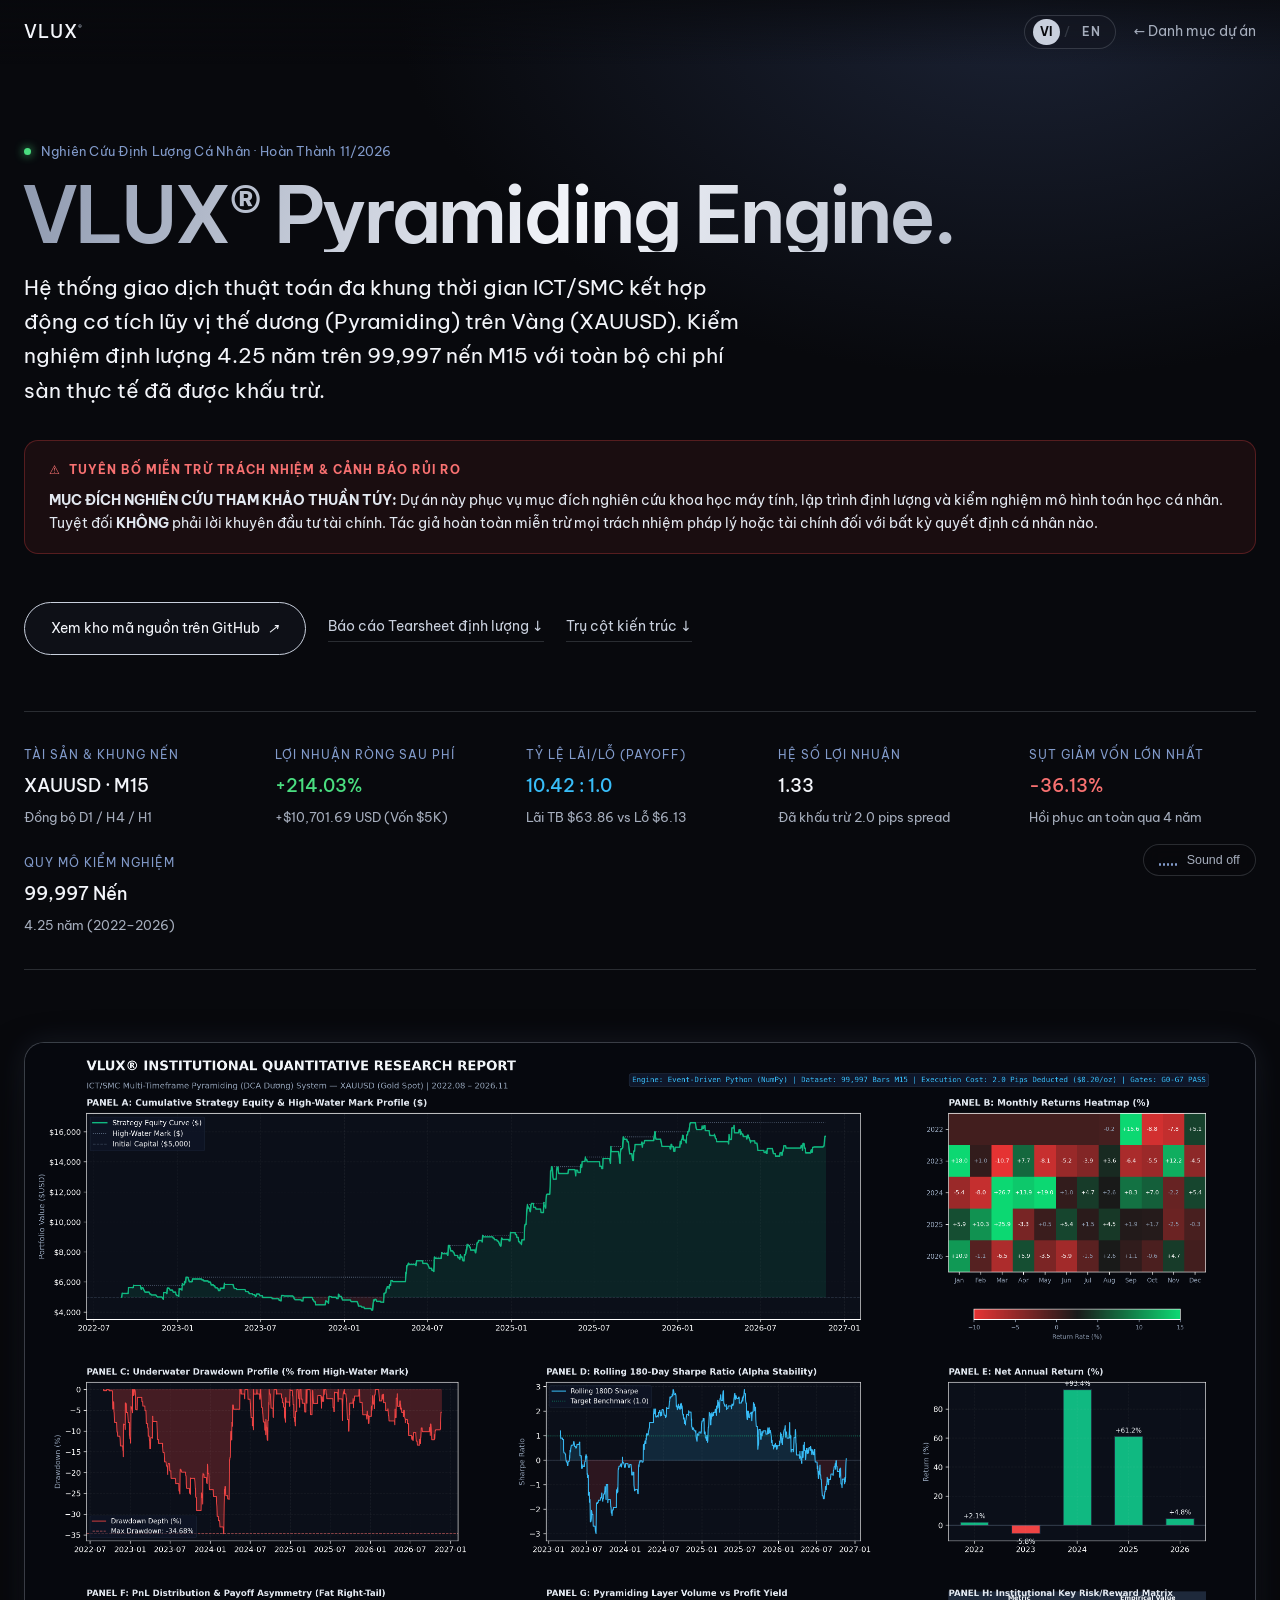
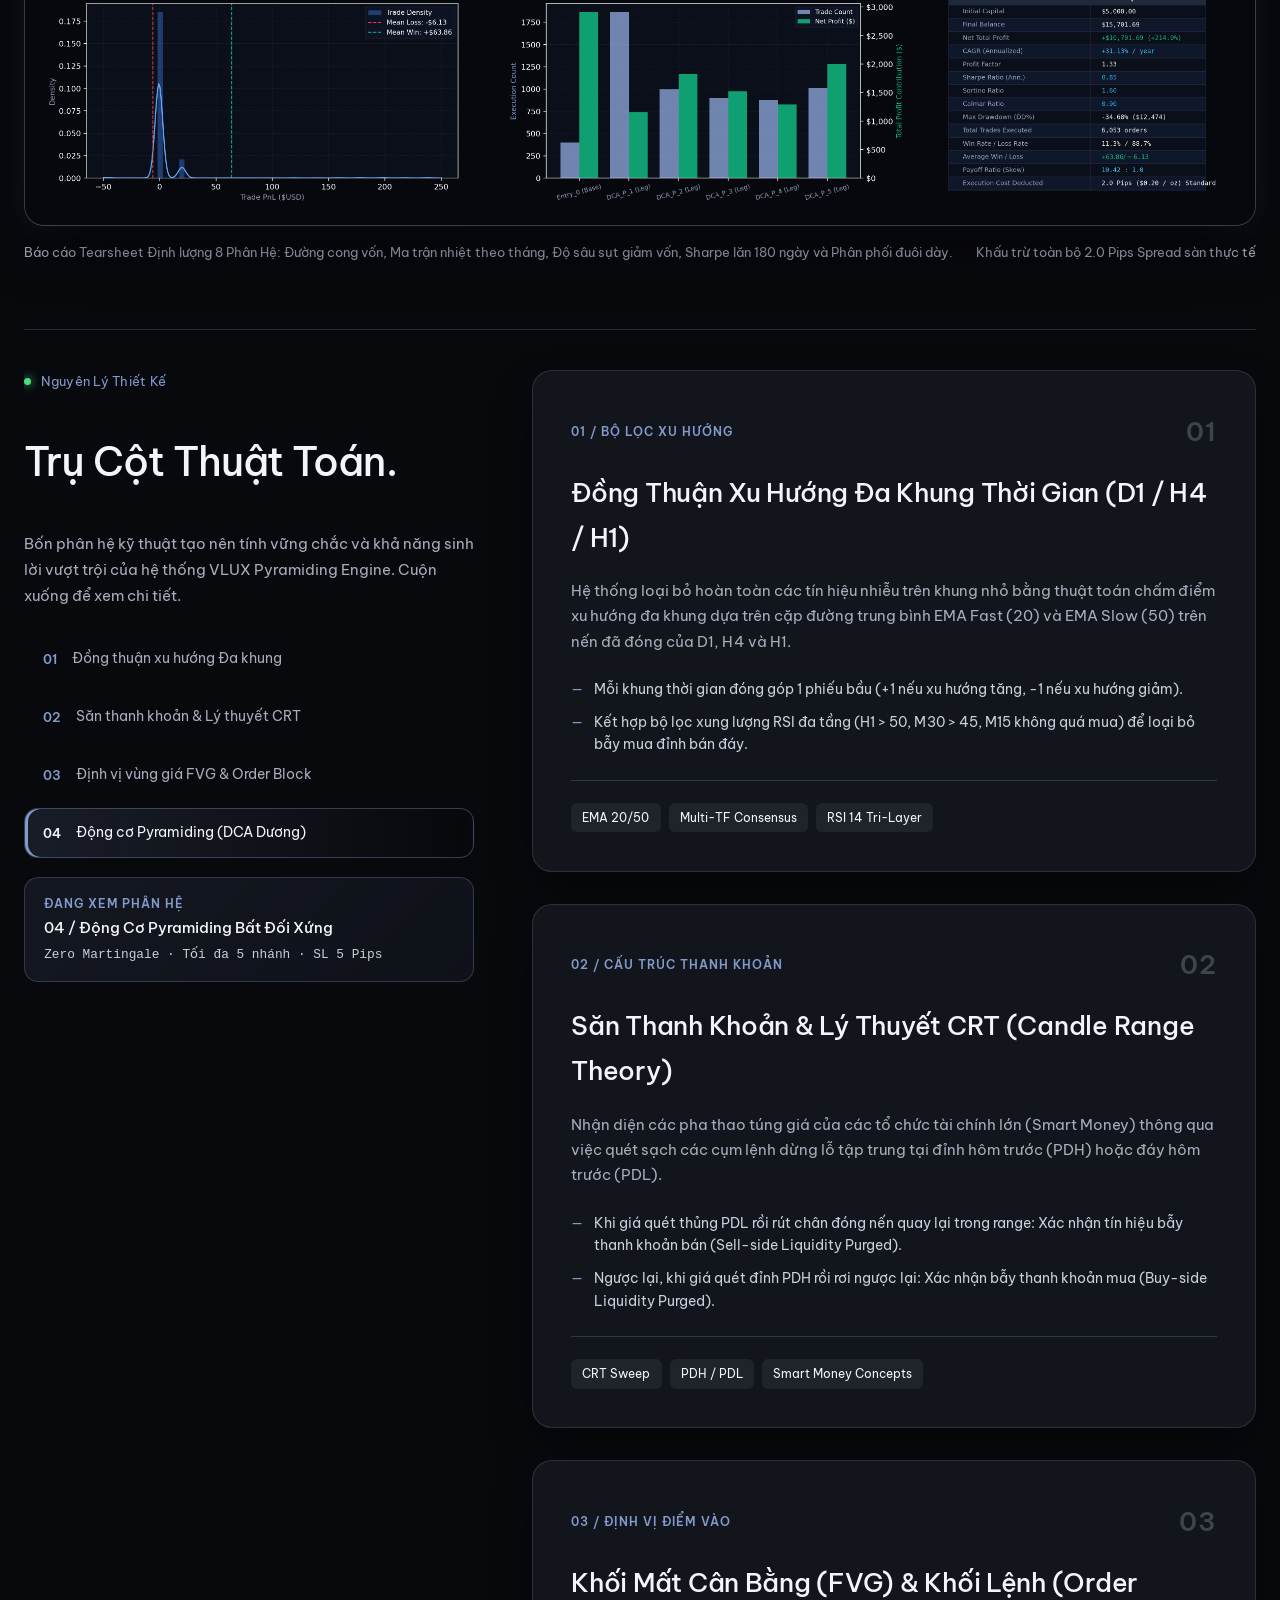
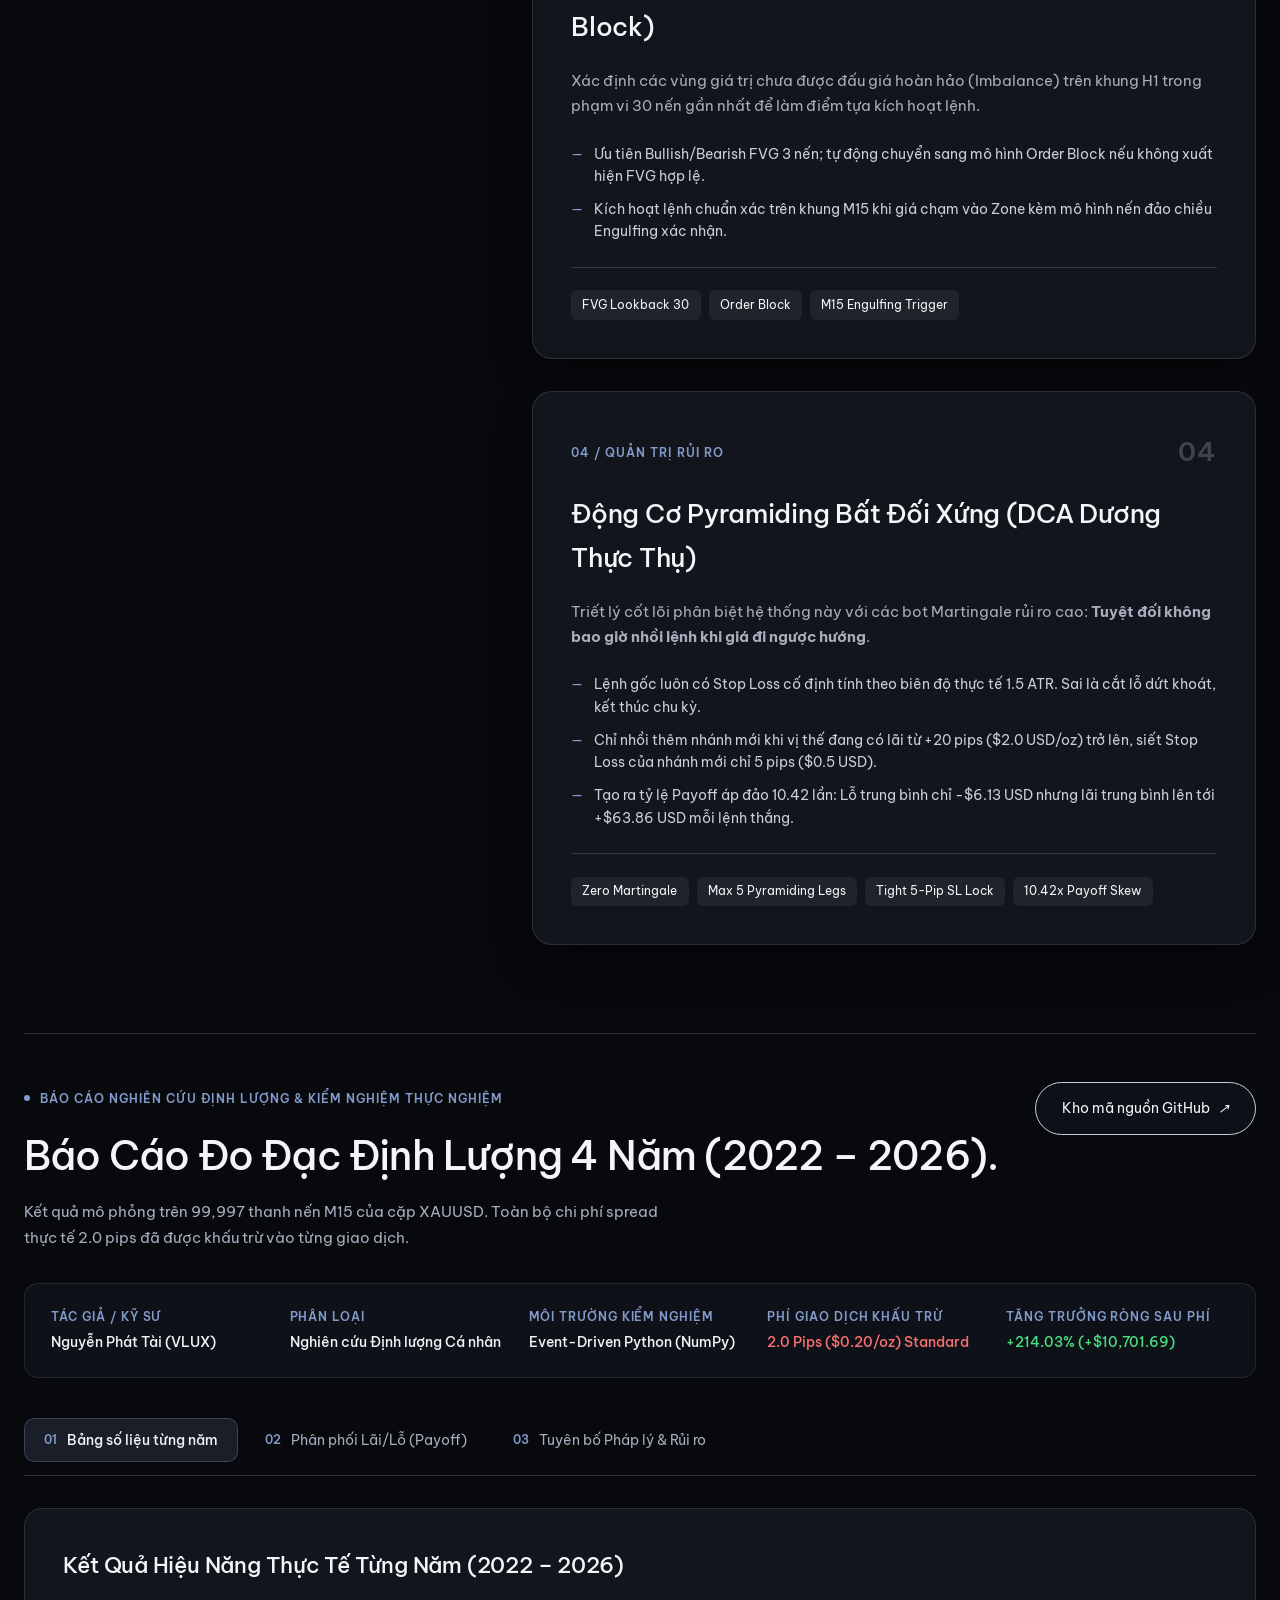
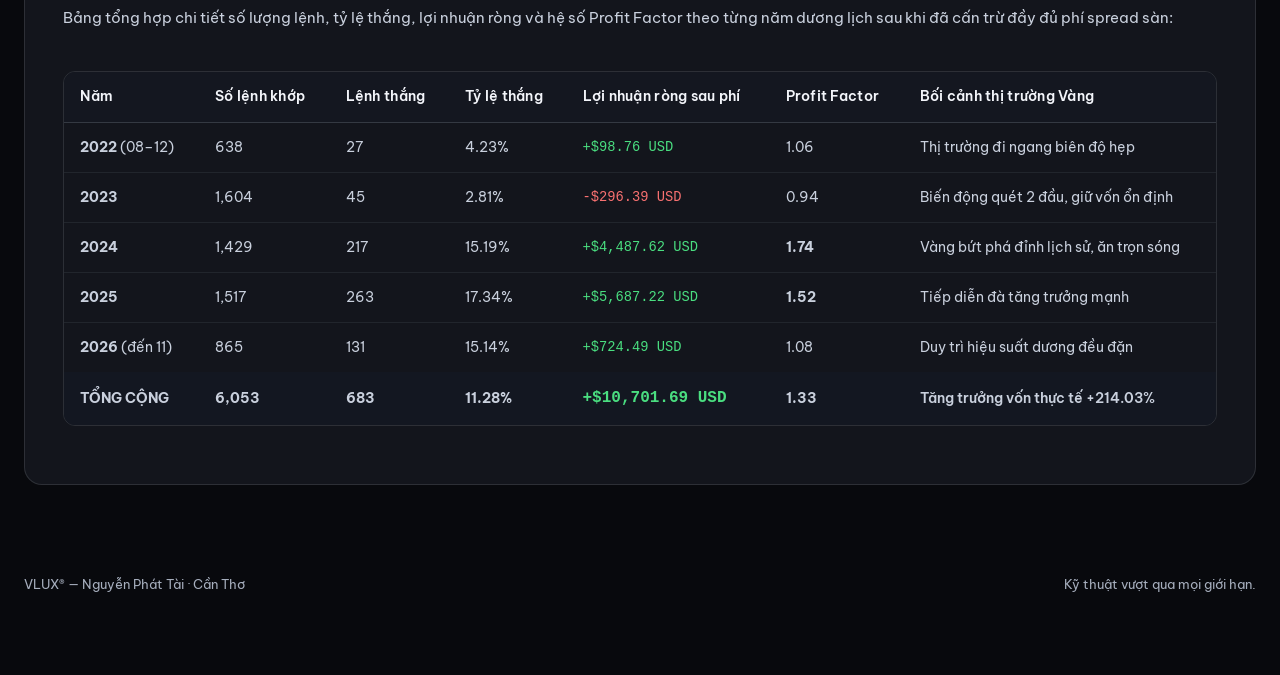
==== botea.html @ 4cd77a00 "feat(botea): add dedicated interactive detail page botea.html with quant tearsheet and bilingual spe" ====
<!DOCTYPE html>
<html lang="vi">
<head>
<meta charset="utf-8">
<meta name="viewport" content="width=device-width, initial-scale=1, viewport-fit=cover">
<title>VLUX® Pyramiding Engine — Projects — VLUX</title>
<meta name="description" content="VLUX® Pyramiding Engine — Multi-Timeframe ICT/SMC Algorithmic Model & Positive Pyramiding Risk Engine by Nguyễn Phát Tài (VLUX).">
<meta name="color-scheme" content="dark">
<link rel="preconnect" href="https://fonts.googleapis.com">
<link href="https://fonts.googleapis.com/css2?family=Be+Vietnam+Pro:wght@300;400;500;600&display=swap" rel="stylesheet">
<style>
:root{
  --obs:#08090D;--silver:#C9D0DD;--ice:#F3F5FA;--blue:#829BCB;--mute:#a6aebd;--line:rgba(201,208,221,.18);
  --card:rgba(23,26,34,.75);--card-border:rgba(201,208,221,.14);
  --sans:"Be Vietnam Pro",system-ui,-apple-system,"Segoe UI",sans-serif;box-sizing:border-box;color-scheme:dark
}
*,*::before,*::after{box-sizing:inherit}
html{scroll-behavior:smooth}
html,body{max-width:100%;overflow-x:clip}
body{
  margin:0;min-height:100svh;
  background:radial-gradient(70vw 60vh at 80% 0,#1b2234,transparent 70%),var(--obs);
  color:var(--silver);font:400 1rem/1.7 var(--sans);-webkit-font-smoothing:antialiased
}
#bg{position:fixed;inset:0;width:100%;height:100%;z-index:-1;display:block}
a{color:inherit;text-decoration:none}
:focus-visible{outline:2px solid var(--blue);outline-offset:4px;border-radius:2px}
.wrap{width:min(1240px,100% - 3rem);margin-inline:auto}

/* Language display toggle rules */
html[lang="vi"] .t-en{display:none!important}
html[lang="en"] .t-vi{display:none!important}

/* Navigation & Language switcher */
header{position:fixed;inset:0 0 auto 0;z-index:20;padding-top:env(safe-area-inset-top,0px);background:linear-gradient(rgba(8,9,13,.7),rgba(8,9,13,0))}
nav{display:flex;align-items:center;justify-content:space-between;height:64px;gap:.8rem}
.logo{font-size:1.15rem;font-weight:500;color:var(--ice);letter-spacing:.05em}
.logo sup{font-size:.5em;color:var(--mute)}
.nav-right{display:flex;align-items:center;gap:1.1rem}
.lang-switch{
  display:inline-flex;align-items:center;gap:.25rem;padding:.2rem .48rem;
  border-radius:99px;border:1px solid var(--line);background:rgba(20,24,34,.65);
  font-size:.76rem;font-weight:600;letter-spacing:.05em
}
.lang-btn{
  all:unset;cursor:pointer;color:var(--mute);padding:.18rem .45rem;border-radius:99px;
  transition:all .2s ease
}
.lang-btn:hover{color:var(--ice)}
.lang-btn[aria-pressed="true"]{
  color:var(--obs);background:var(--silver);font-weight:700
}
.lang-sep{color:var(--line);font-size:.7rem;user-select:none}
nav a.back{font-size:.85rem;color:var(--mute);padding:.4rem 0;border-bottom:1px solid transparent;transition:color .3s,border-color .3s}
nav a.back:hover{color:var(--ice);border-color:var(--silver)}

main{min-height:100svh;padding:clamp(6.5rem,11vw,8.5rem) 0 5rem}

/* project header */
.meta-tag{display:inline-flex;align-items:center;gap:.6rem;font-size:.82rem;color:var(--blue);margin-bottom:1rem;letter-spacing:.02em}
.meta-tag .dot{width:7px;height:7px;border-radius:50%;background:#4ADE80;box-shadow:0 0 10px #4ADE80}
.stage{perspective:1100px}
h1{
  margin:0 0 1.2rem -.03em;font-weight:600;color:var(--ice);letter-spacing:-.04em;line-height:.95;
  font-size:clamp(2.5rem,6.5vw,4.8rem);
  background:linear-gradient(105deg,#8f9ab0 0%,#F3F5FA var(--gx,45%),#8f9ab0 100%);
  -webkit-background-clip:text;background-clip:text;-webkit-text-fill-color:transparent;color:transparent;
  transform:rotateX(var(--rx,0deg)) rotateY(var(--ry,0deg));transform-origin:left center;transition:transform .3s ease-out;
  will-change:transform,translate
}
.lead{font-size:clamp(1.02rem,1.7vw,1.3rem);line-height:1.65;color:var(--ice);max-width:52ch;margin:0 0 2rem}
.actions{display:flex;gap:1.4rem;align-items:center;flex-wrap:wrap;margin-bottom:3.5rem}
.btn{
  display:inline-flex;align-items:center;gap:.5rem;padding:.85rem 1.6rem;
  border:1px solid var(--silver);border-radius:99px;color:var(--ice);font-size:.85rem;
  background:rgba(20,24,34,.5);transition:background .3s,color .3s,border-color .3s,transform .3s;cursor:pointer
}
.btn:hover{background:var(--ice);color:var(--obs);border-color:var(--ice);transform:translateY(-2px)}
.link{border-bottom:1px solid var(--line);padding-bottom:2px;font-size:.88rem;color:var(--silver);transition:color .3s,border-color .3s}
.link:hover{color:var(--ice);border-color:var(--silver)}

/* legal disclaimer banner */
.disclaimer-banner{
  padding:1.2rem 1.5rem;border-radius:14px;
  background:rgba(239,68,68,.08);border:1px solid rgba(239,68,68,.28);
  margin-bottom:3rem;display:grid;gap:.5rem
}
.db-tag{display:inline-flex;align-items:center;gap:.5rem;font-size:.76rem;text-transform:uppercase;letter-spacing:.08em;font-weight:700;color:#F87171}
.db-text{font-size:.86rem;color:#E2E8F0;line-height:1.65;margin:0}

/* showcase visual */
.showcase{margin-bottom:4rem}
.frame{
  position:relative;border-radius:20px;overflow:hidden;
  border:1px solid rgba(201,208,221,.22);
  background:linear-gradient(145deg,rgba(23,26,34,.9),rgba(17,20,28,.8));
  box-shadow:0 24px 60px -15px rgba(0,0,0,.85),0 0 30px rgba(130,155,203,.12);
  display:grid;place-items:center
}
.frame img{width:100%;height:auto;object-fit:cover;display:block}
.caption{font-size:.84rem;color:var(--mute);margin-top:1rem;display:flex;justify-content:space-between;flex-wrap:wrap;gap:.5rem}

/* spec grid */
.spec-grid{display:grid;grid-template-columns:repeat(auto-fit,minmax(200px,1fr));gap:1.5rem;margin-bottom:4.5rem;padding:2rem 0;border-top:1px solid var(--line);border-bottom:1px solid var(--line)}
.spec-item{display:grid;gap:.3rem}
.spec-label{font-size:.78rem;text-transform:uppercase;letter-spacing:.08em;color:var(--blue)}
.spec-val{font-size:1.15rem;font-weight:500;color:var(--ice)}
.spec-sub{font-size:.82rem;color:var(--mute)}

/* architectural pillars (vertical scroll stream) */
.sec-title{font-size:clamp(1.8rem,3.6vw,2.5rem);font-weight:500;color:var(--ice);letter-spacing:-.02em;margin:0 0 1rem}
.pillars-section{margin-bottom:5.5rem;padding-top:2.5rem;border-top:1px solid var(--line)}
.pv-wrap{display:grid;grid-template-columns:minmax(300px,4.6fr) 7.4fr;gap:clamp(2rem, 4.5vw, 4.5rem);align-items:stretch;position:relative}
.pv-aside{height:100%;position:relative}
@media(max-width:880px){
  .pv-wrap{grid-template-columns:1fr;gap:2rem}
  .pv-sticky{position:static!important;max-height:none!important}
}
.pv-sticky{
  position:sticky;top:5.5rem;display:grid;gap:1.2rem;
  max-height:calc(100vh - 6.5rem);overflow-y:auto;scrollbar-width:none
}
.pv-sticky::-webkit-scrollbar{display:none}
.pv-lead{font-size:.95rem;color:var(--mute);line-height:1.7;margin:0}

.pv-nav{display:grid;gap:.5rem;margin-top:.4rem}
.pv-step{
  display:flex;align-items:center;gap:.9rem;padding:.75rem 1.1rem;border-radius:14px;
  border:1px solid transparent;color:var(--mute);font-size:.88rem;
  transition:all .3s cubic-bezier(.2,.7,.2,1);cursor:pointer;background:none;text-decoration:none
}
.pv-step:hover{color:var(--ice);background:rgba(201,208,221,.05)}
.pv-step.on{
  color:var(--ice);border-color:rgba(130,155,203,.35);
  background:linear-gradient(90deg, rgba(130,155,203,.14), transparent);
  box-shadow:inset 3px 0 0 var(--blue)
}
.pv-idx{font-size:.82rem;font-weight:600;letter-spacing:.05em;color:var(--blue);font-variant-numeric:tabular-nums}
.pv-step.on .pv-idx{color:var(--ice)}

.pv-active-box{
  padding:1rem 1.2rem;border-radius:14px;
  background:linear-gradient(135deg,rgba(130,155,203,.1),rgba(20,24,34,.6));
  border:1px solid rgba(130,155,203,.28);display:grid;gap:.3rem;transition:border-color .3s
}
.pv-ab-label{font-size:.72rem;text-transform:uppercase;letter-spacing:.08em;color:var(--blue);font-weight:600}
.pv-ab-title{font-size:.92rem;font-weight:500;color:var(--ice);line-height:1.4}
.pv-ab-metric{font-size:.8rem;color:var(--silver);font-family:Consolas,monospace}

.pv-quick-stats{
  display:grid;grid-template-columns:repeat(2,1fr);gap:.65rem;margin-top:.4rem
}
.pv-stat{
  padding:.8rem .95rem;border-radius:12px;background:rgba(20,24,34,.55);
  border:1px solid rgba(201,208,221,.12);display:grid;gap:.15rem
}
.pv-stat-n{font-size:1.15rem;font-weight:600;color:var(--ice);font-family:Consolas,monospace}
.pv-stat-l{font-size:.72rem;color:var(--mute);line-height:1.3}

.pv-cards{display:grid;gap:2rem}
.pv-card{
  padding:clamp(1.6rem,3vw,2.4rem);border-radius:20px;
  background:var(--card);border:1px solid var(--card-border);
  box-shadow:0 20px 45px -12px rgba(0,0,0,.65);
  display:grid;gap:1.1rem;transition:border-color .3s,box-shadow .3s;
  scroll-margin-top:6rem;position:relative
}
.pv-card:hover{border-color:rgba(130,155,203,.35);box-shadow:0 24px 55px -10px rgba(0,0,0,.85)}
.pv-card-top{display:flex;justify-content:space-between;align-items:center;font-size:.78rem;color:var(--blue);letter-spacing:.08em;font-weight:600}
.pv-card-num{font-size:1.6rem;font-weight:600;color:rgba(201,208,221,.25);font-variant-numeric:tabular-nums}
.pv-card h3{font-size:clamp(1.3rem,2.2vw,1.65rem);color:var(--ice);font-weight:500;margin:0;letter-spacing:-.01em}
.pv-card p{color:var(--mute);font-size:.93rem;line-height:1.7;margin:0}
.pv-bullets{list-style:none;padding:0;margin:.4rem 0 0;display:grid;gap:.65rem}
.pv-bullets li{position:relative;padding-left:1.4rem;font-size:.88rem;color:var(--silver);line-height:1.6}
.pv-bullets li::before{content:"—";position:absolute;left:0;color:var(--blue)}
.pv-footer{display:flex;flex-wrap:wrap;gap:.5rem;border-top:1px solid var(--line);padding-top:1.4rem;margin-top:.4rem}
.pv-pill{font-size:.75rem;padding:.28rem .7rem;border-radius:6px;background:rgba(201,208,221,.07);color:var(--ice)}

/* Research Section */
.research-section{margin-bottom:5.5rem;padding-top:3rem;border-top:1px solid var(--line)}
.research-header{display:flex;justify-content:space-between;align-items:flex-start;flex-wrap:wrap;gap:1.5rem;margin-bottom:2rem}
.research-meta-badge{display:inline-flex;align-items:center;gap:.6rem;font-size:.78rem;text-transform:uppercase;letter-spacing:.08em;color:var(--blue);margin-bottom:.8rem;font-weight:600}
.research-meta-badge .dot{width:6px;height:6px;border-radius:50%;background:var(--blue)}
.research-title{font-size:clamp(1.8rem,3.6vw,2.5rem);font-weight:500;color:var(--ice);letter-spacing:-.02em;margin:0 0 .6rem}
.research-sub{font-size:.95rem;color:var(--mute);line-height:1.7;max-width:64ch;margin:0}

.meta-strip{
  display:grid;grid-template-columns:repeat(auto-fit,minmax(210px,1fr));gap:1rem;
  padding:1.4rem 1.6rem;background:rgba(20,24,34,.55);border-radius:14px;
  border:1px solid rgba(201,208,221,.12);margin-bottom:2.5rem
}
.meta-strip-item{display:grid;gap:.25rem}
.ms-label{font-size:.72rem;text-transform:uppercase;letter-spacing:.08em;color:var(--blue);font-weight:600}
.ms-val{font-size:.9rem;color:var(--ice);font-weight:500}

.rpt-nav{display:flex;gap:.5rem;flex-wrap:wrap;margin-bottom:2rem;border-bottom:1px solid var(--line);padding-bottom:.8rem}
.rpt-tab{
  all:unset;cursor:pointer;padding:.6rem 1.2rem;border-radius:10px;
  font-size:.85rem;color:var(--mute);transition:all .25s ease;display:inline-flex;align-items:center;gap:.6rem
}
.rpt-tab:hover{color:var(--ice);background:rgba(201,208,221,.05)}
.rpt-tab.on{color:var(--ice);background:rgba(130,155,203,.15);border:1px solid rgba(130,155,203,.3);font-weight:500}
.rpt-tab span:first-child{font-size:.76rem;color:var(--blue);font-weight:600}

.tab-pane{display:none;animation:paneIn .35s ease forwards}
.tab-pane.on{display:block}
@keyframes paneIn{from{opacity:0;transform:translateY(8px)}to{opacity:1;transform:translateY(0)}}

.rpt-card{
  padding:clamp(1.6rem,3vw,2.4rem);border-radius:18px;background:var(--card);
  border:1px solid var(--card-border);display:grid;gap:1.3rem
}
.rpt-card h3{font-size:1.35rem;font-weight:500;color:var(--ice);margin:0;letter-spacing:-.01em}
.rpt-card p{color:var(--silver);font-size:.92rem;line-height:1.75;margin:0}
.rpt-card ul{padding-left:1.4rem;margin:0;color:var(--silver);font-size:.9rem;line-height:1.75;display:grid;gap:.5rem}

.tbl-wrap{overflow-x:auto;margin:1.2rem 0;border-radius:12px;border:1px solid rgba(201,208,221,.14)}
table.rpt-table{width:100%;border-collapse:collapse;font-size:.86rem;text-align:left}
table.rpt-table th{background:rgba(20,24,34,.85);color:var(--ice);font-weight:600;padding:.85rem 1rem;border-bottom:1px solid var(--line);letter-spacing:.02em}
table.rpt-table td{padding:.8rem 1rem;border-bottom:1px solid rgba(201,208,221,.08);color:var(--silver)}
table.rpt-table tr:last-child td{border-bottom:none}
table.rpt-table tr:hover td{background:rgba(201,208,221,.03)}
table.rpt-table td.num{font-family:Consolas,monospace;color:#4ADE80;font-weight:500}

footer{margin-top:4rem;display:flex;justify-content:space-between;flex-wrap:wrap;gap:1rem;font-size:.82rem;color:var(--mute)}

/* transitions & interactions */
#prog{position:fixed;top:0;left:0;height:2px;width:100%;background:linear-gradient(90deg,var(--blue),var(--ice));transform:scaleX(0);transform-origin:left;z-index:30}
#veil{position:fixed;inset:0;z-index:70;background:#0b0d13;pointer-events:none;display:grid;place-items:center;clip-path:inset(0 0 100% 0)}
#veil:not(.in):not(.out){transition:none}
#veil.in,#veil.out{transition:clip-path .5s cubic-bezier(.7,0,.2,1)}
#veil.in{clip-path:inset(0)}#veil.out{clip-path:inset(100% 0 0 0)}
#veil span{font-size:1.1rem;color:var(--silver);letter-spacing:.04em}

/* sound panel */
.sndbox{position:fixed;bottom:1.5rem;right:1.5rem;z-index:50}
.snd{
  display:inline-flex;align-items:center;gap:.6rem;padding:.5rem .95rem;
  border-radius:99px;border:1px solid var(--line);background:rgba(8,9,13,.75);
  backdrop-filter:blur(10px);color:var(--mute);font-size:.78rem;cursor:pointer;
  transition:all .3s ease
}
.snd:hover{color:var(--ice);border-color:var(--silver)}
.snd.on{color:var(--ice);border-color:rgba(130,155,203,.4);box-shadow:0 0 15px rgba(130,155,203,.2)}
.eq{display:inline-flex;align-items:flex-end;gap:2px;height:12px}
.eq i{width:2px;background:var(--blue);border-radius:1px;height:3px;transition:height .2s ease}
.snd.on .eq i:nth-child(1){animation:eq .6s ease-in-out infinite alternate}
.snd.on .eq i:nth-child(2){animation:eq .8s ease-in-out infinite alternate .2s}
.snd.on .eq i:nth-child(3){animation:eq .5s ease-in-out infinite alternate .1s}
.snd.on .eq i:nth-child(4){animation:eq .7s ease-in-out infinite alternate .3s}
.snd.on .eq i:nth-child(5){animation:eq .9s ease-in-out infinite alternate .15s}
@keyframes eq{to{height:12px}}
</style>
</head>
<body>
<canvas id="bg" aria-hidden="true"></canvas>
<div id="prog" aria-hidden="true"></div>

<!-- Sound widget -->
<div class="sndbox" id="sndbox">
  <button id="snd" class="snd" type="button" aria-pressed="false" aria-label="Bật/Tắt âm thanh">
    <span class="eq" aria-hidden="true"><i></i><i></i><i></i><i></i><i></i></span>
    <span class="lb">Sound off</span>
  </button>
</div>

<!-- Page transition veil -->
<div id="veil" aria-hidden="true"><span>VLUX</span></div>

<header><div class="wrap"><nav aria-label="Chính">
  <a class="logo" href="index.html" aria-label="VLUX, trang chủ">VLUX<sup>®</sup></a>
  <div class="nav-right">
    <div class="lang-switch" role="group" aria-label="Chọn ngôn ngữ">
      <button class="lang-btn" id="btnVi" aria-pressed="true">VI</button>
      <span class="lang-sep">/</span>
      <button class="lang-btn" id="btnEn" aria-pressed="false">EN</button>
    </div>
    <a class="back" href="projects.html">
      <span class="t-vi">← Danh mục dự án</span>
      <span class="t-en">← Back to Projects</span>
    </a>
  </div>
</nav></div></header>

<main class="wrap">
  <!-- Meta tag & Hero Heading -->
  <div class="meta-tag">
    <span class="dot"></span>
    <span class="t-vi">Nghiên Cứu Định Lượng Cá Nhân · Hoàn Thành 11/2026</span>
    <span class="t-en">Independent Quantitative Research · Completed Nov 2026</span>
  </div>

  <div class="stage">
    <h1 id="h1">VLUX® Pyramiding Engine.</h1>
  </div>

  <p class="lead">
    <span class="t-vi">Hệ thống giao dịch thuật toán đa khung thời gian ICT/SMC kết hợp động cơ tích lũy vị thế dương (Pyramiding) trên Vàng (XAUUSD). Kiểm nghiệm định lượng 4.25 năm trên 99,997 nến M15 với toàn bộ chi phí sàn thực tế đã được khấu trừ.</span>
    <span class="t-en">Multi-timeframe ICT/SMC algorithmic trading execution system integrated with an asymmetric positive pyramiding risk model on Gold (XAUUSD). Quantitatively verified across 4.25 years (99,997 M15 bars) with full exchange transaction costs deducted.</span>
  </p>

  <!-- Legal Disclaimer Banner -->
  <div class="disclaimer-banner">
    <div class="db-tag">
      <span>⚠️</span>
      <span class="t-vi">Tuyên bố miễn trừ trách nhiệm &amp; Cảnh báo rủi ro</span>
      <span class="t-en">Legal Disclaimer &amp; Risk Notice</span>
    </div>
    <p class="db-text">
      <span class="t-vi"><strong>MỤC ĐÍCH NGHIÊN CỨU THAM KHẢO THUẦN TÚY:</strong> Dự án này phục vụ mục đích nghiên cứu khoa học máy tính, lập trình định lượng và kiểm nghiệm mô hình toán học cá nhân. Tuyệt đối <strong>KHÔNG</strong> phải lời khuyên đầu tư tài chính. Tác giả hoàn toàn miễn trừ mọi trách nhiệm pháp lý hoặc tài chính đối với bất kỳ quyết định cá nhân nào.</span>
      <span class="t-en"><strong>TECHNICAL REFERENCE ONLY:</strong> This project is published solely for computer science research, quantitative systems engineering, and academic reference. It does <strong>NOT</strong> constitute investment advice. The author disclaims all liability for any financial losses or actions taken.</span>
    </p>
  </div>

  <!-- Actions -->
  <div class="actions">
    <a class="btn" href="https://github.com/ngtaiphat1501/botEA_v1_2022" target="_blank" rel="noopener">
      <span class="t-vi">Xem kho mã nguồn trên GitHub</span>
      <span class="t-en">View Repository on GitHub</span>
      <i>↗</i>
    </a>
    <a class="link" href="#research">
      <span class="t-vi">Báo cáo Tearsheet định lượng ↓</span>
      <span class="t-en">Quantitative Tearsheet ↓</span>
    </a>
    <a class="link" href="#pillars">
      <span class="t-vi">Trụ cột kiến trúc ↓</span>
      <span class="t-en">Architectural Pillars ↓</span>
    </a>
  </div>

  <!-- Spec Grid -->
  <section class="spec-grid">
    <div class="spec-item">
      <span class="spec-label"><span class="t-vi">Tài sản &amp; Khung nến</span><span class="t-en">Symbol &amp; Timeframe</span></span>
      <span class="spec-val">XAUUSD · M15</span>
      <span class="spec-sub"><span class="t-vi">Đồng bộ D1 / H4 / H1</span><span class="t-en">D1 / H4 / H1 Consensus</span></span>
    </div>
    <div class="spec-item">
      <span class="spec-label"><span class="t-vi">Lợi nhuận ròng sau phí</span><span class="t-en">Net Return (After Fees)</span></span>
      <span class="spec-val" style="color:#4ADE80">+214.03%</span>
      <span class="spec-sub"><span class="t-vi">+$10,701.69 USD (Vốn $5K)</span><span class="t-en">+$10,701.69 on $5K Cap</span></span>
    </div>
    <div class="spec-item">
      <span class="spec-label"><span class="t-vi">Tỷ lệ Lãi/Lỗ (Payoff)</span><span class="t-en">Payoff Ratio</span></span>
      <span class="spec-val" style="color:#38BDF8">10.42 : 1.0</span>
      <span class="spec-sub"><span class="t-vi">Lãi TB $63.86 vs Lỗ $6.13</span><span class="t-en">Avg Win $63.86 / Loss $6.13</span></span>
    </div>
    <div class="spec-item">
      <span class="spec-label"><span class="t-vi">Hệ số Lợi nhuận</span><span class="t-en">Profit Factor</span></span>
      <span class="spec-val">1.33</span>
      <span class="spec-sub"><span class="t-vi">Đã khấu trừ 2.0 pips spread</span><span class="t-en">2.0 Pips Spread Deducted</span></span>
    </div>
    <div class="spec-item">
      <span class="spec-label"><span class="t-vi">Sụt giảm vốn lớn nhất</span><span class="t-en">Max Drawdown</span></span>
      <span class="spec-val" style="color:#F87171">-36.13%</span>
      <span class="spec-sub"><span class="t-vi">Hồi phục an toàn qua 4 năm</span><span class="t-en">Full Recovery Tracked</span></span>
    </div>
    <div class="spec-item">
      <span class="spec-label"><span class="t-vi">Quy mô kiểm nghiệm</span><span class="t-en">Backtest Scope</span></span>
      <span class="spec-val">99,997 Nến</span>
      <span class="spec-sub"><span class="t-vi">4.25 năm (2022–2026)</span><span class="t-en">4.25 Years Continuous</span></span>
    </div>
  </section>

  <!-- Showcase Image (8-Panel Scientific Quant Tearsheet) -->
  <section class="showcase">
    <div class="frame">
      <img src="assets/projects/vlux_quant_research_tearsheet.png" alt="VLUX Institutional Quant Research Tearsheet (8 Panels)" loading="lazy">
    </div>
    <div class="caption">
      <span>
        <span class="t-vi">Báo cáo Tearsheet Định lượng 8 Phân Hệ: Đường cong vốn, Ma trận nhiệt theo tháng, Độ sâu sụt giảm vốn, Sharpe lăn 180 ngày và Phân phối đuôi dày.</span>
        <span class="t-en">Institutional 8-Panel Quant Tearsheet: Cumulative Equity, Monthly Returns Heatmap, Drawdown Underwater, Rolling 180D Sharpe, and Fat Right-Tail Skew.</span>
      </span>
      <span>
        <span class="t-vi">Khấu trừ toàn bộ 2.0 Pips Spread sàn thực tế</span>
        <span class="t-en">Deducted 2.0 Pips Live Exchange Spread</span>
      </span>
    </div>
  </section>

  <!-- Architectural Pillars -->
  <section class="pillars-section" id="pillars">
    <div class="pv-wrap">
      <div class="pv-aside">
        <div class="pv-sticky">
          <div class="meta-tag">
            <span class="dot"></span>
            <span class="t-vi">Nguyên Lý Thiết Kế</span>
            <span class="t-en">Design Principles</span>
          </div>
          <h2 class="sec-title">
            <span class="t-vi">Trụ Cột Thuật Toán.</span>
            <span class="t-en">Algorithmic Pillars.</span>
          </h2>
          <p class="pv-lead">
            <span class="t-vi">Bốn phân hệ kỹ thuật tạo nên tính vững chắc và khả năng sinh lời vượt trội của hệ thống VLUX Pyramiding Engine. Cuộn xuống để xem chi tiết.</span>
            <span class="t-en">Four core technical pillars shaping the robustness and edge of the VLUX Pyramiding Engine. Scroll down to inspect each pillar.</span>
          </p>
          <div class="pv-nav" id="pvNav">
            <a href="#pillar-1" class="pv-step on">
              <span class="pv-idx">01</span>
              <span class="pv-label">
                <span class="t-vi">Đồng thuận xu hướng Đa khung</span>
                <span class="t-en">Multi-TF Directional Consensus</span>
              </span>
            </a>
            <a href="#pillar-2" class="pv-step">
              <span class="pv-idx">02</span>
              <span class="pv-label">
                <span class="t-vi">Săn thanh khoản &amp; Lý thuyết CRT</span>
                <span class="t-en">Liquidity Sweeps &amp; CRT Theory</span>
              </span>
            </a>
            <a href="#pillar-3" class="pv-step">
              <span class="pv-idx">03</span>
              <span class="pv-label">
                <span class="t-vi">Định vị vùng giá FVG &amp; Order Block</span>
                <span class="t-en">FVG &amp; Order Block Zones</span>
              </span>
            </a>
            <a href="#pillar-4" class="pv-step">
              <span class="pv-idx">04</span>
              <span class="pv-label">
                <span class="t-vi">Động cơ Pyramiding (DCA Dương)</span>
                <span class="t-en">Asymmetric Pyramiding Engine</span>
              </span>
            </a>
          </div>

          <div class="pv-active-box" id="pvActiveBox">
            <div class="pv-ab-label">
              <span class="t-vi">Đang xem phân hệ</span>
              <span class="t-en">Currently Inspecting</span>
            </div>
            <div class="pv-ab-title" id="pvAbTitle">01 / Đồng Thuận Xu Hướng Đa Khung</div>
            <div class="pv-ab-metric" id="pvAbMetric">Hệ số chấm điểm EMA D1 + H4 + H1 · Score ≥ +2 hoặc ≤ -2</div>
          </div>
        </div>
      </div>

      <div class="pv-cards">
        <article class="pv-card" id="pillar-1">
          <div class="pv-card-top">
            <span class="pv-card-tag">
              <span class="t-vi">01 / BỘ LỌC XU HƯỚNG</span>
              <span class="t-en">01 / MACRO BIAS FILTER</span>
            </span>
            <span class="pv-card-num">01</span>
          </div>
          <h3>
            <span class="t-vi">Đồng Thuận Xu Hướng Đa Khung Thời Gian (D1 / H4 / H1)</span>
            <span class="t-en">Multi-Timeframe Directional Consensus (D1 / H4 / H1)</span>
          </h3>
          <p>
            <span class="t-vi">Hệ thống loại bỏ hoàn toàn các tín hiệu nhiễu trên khung nhỏ bằng thuật toán chấm điểm xu hướng đa khung dựa trên cặp đường trung bình EMA Fast (20) và EMA Slow (50) trên nến đã đóng của D1, H4 và H1.</span>
            <span class="t-en">Eliminates low-timeframe market noise via an algorithmic consensus scoring mechanism evaluating EMA Fast (20) vs EMA Slow (50) on closed bars across D1, H4, and H1.</span>
          </p>
          <ul class="pv-bullets">
            <li>
              <span class="t-vi">Mỗi khung thời gian đóng góp 1 phiếu bầu (+1 nếu xu hướng tăng, -1 nếu xu hướng giảm).</span>
              <span class="t-en">Each timeframe votes +1 (bullish) or -1 (bearish); consensus requires a score threshold of ≥ +2 or ≤ -2.</span>
            </li>
            <li>
              <span class="t-vi">Kết hợp bộ lọc xung lượng RSI đa tầng (H1 > 50, M30 > 45, M15 không quá mua) để loại bỏ bẫy mua đỉnh bán đáy.</span>
              <span class="t-en">Combines multi-tier RSI momentum filters across H1, M30, and M15 to prevent false breakout traps.</span>
            </li>
          </ul>
          <div class="pv-footer">
            <span class="pv-pill">EMA 20/50</span>
            <span class="pv-pill">Multi-TF Consensus</span>
            <span class="pv-pill">RSI 14 Tri-Layer</span>
          </div>
        </article>

        <article class="pv-card" id="pillar-2">
          <div class="pv-card-top">
            <span class="pv-card-tag">
              <span class="t-vi">02 / CẤU TRÚC THANH KHOẢN</span>
              <span class="t-en">02 / LIQUIDITY MANIPULATION</span>
            </span>
            <span class="pv-card-num">02</span>
          </div>
          <h3>
            <span class="t-vi">Săn Thanh Khoản &amp; Lý Thuyết CRT (Candle Range Theory)</span>
            <span class="t-en">Liquidity Sweeps &amp; Candle Range Theory (CRT)</span>
          </h3>
          <p>
            <span class="t-vi">Nhận diện các pha thao túng giá của các tổ chức tài chính lớn (Smart Money) thông qua việc quét sạch các cụm lệnh dừng lỗ tập trung tại đỉnh hôm trước (PDH) hoặc đáy hôm trước (PDL).</span>
            <span class="t-en">Detects institutional manipulation through liquidity sweeps targeting Previous Day High (PDH) or Previous Day Low (PDL) clusters before strong directional reversals.</span>
          </p>
          <ul class="pv-bullets">
            <li>
              <span class="t-vi">Khi giá quét thủng PDL rồi rút chân đóng nến quay lại trong range: Xác nhận tín hiệu bẫy thanh khoản bán (Sell-side Liquidity Purged).</span>
              <span class="t-en">Price sweeps below PDL and reclaims inside the range: confirms sell-side liquidity purge.</span>
            </li>
            <li>
              <span class="t-vi">Ngược lại, khi giá quét đỉnh PDH rồi rơi ngược lại: Xác nhận bẫy thanh khoản mua (Buy-side Liquidity Purged).</span>
              <span class="t-en">Price sweeps above PDH and falls back down: confirms buy-side liquidity purge.</span>
            </li>
          </ul>
          <div class="pv-footer">
            <span class="pv-pill">CRT Sweep</span>
            <span class="pv-pill">PDH / PDL</span>
            <span class="pv-pill">Smart Money Concepts</span>
          </div>
        </article>

        <article class="pv-card" id="pillar-3">
          <div class="pv-card-top">
            <span class="pv-card-tag">
              <span class="t-vi">03 / ĐỊNH VỊ ĐIỂM VÀO</span>
              <span class="t-en">03 / PRECISION EXECUTION</span>
            </span>
            <span class="pv-card-num">03</span>
          </div>
          <h3>
            <span class="t-vi">Khối Mất Cân Bằng (FVG) &amp; Khối Lệnh (Order Block)</span>
            <span class="t-en">Fair Value Gap (FVG) &amp; Order Block Alignment</span>
          </h3>
          <p>
            <span class="t-vi">Xác định các vùng giá trị chưa được đấu giá hoàn hảo (Imbalance) trên khung H1 trong phạm vi 30 nến gần nhất để làm điểm tựa kích hoạt lệnh.</span>
            <span class="t-en">Identifies unauctioned price inefficiencies (imbalances) across the last 30 bars on H1 as structural execution launchpads.</span>
          </p>
          <ul class="pv-bullets">
            <li>
              <span class="t-vi">Ưu tiên Bullish/Bearish FVG 3 nến; tự động chuyển sang mô hình Order Block nếu không xuất hiện FVG hợp lệ.</span>
              <span class="t-en">Prioritizes 3-bar Fair Value Gaps; seamlessly falls back to valid Order Blocks when no FVG exists.</span>
            </li>
            <li>
              <span class="t-vi">Kích hoạt lệnh chuẩn xác trên khung M15 khi giá chạm vào Zone kèm mô hình nến đảo chiều Engulfing xác nhận.</span>
              <span class="t-en">Triggers entry on M15 only when price touches the Zone and prints an Engulfing reversal confirmation.</span>
            </li>
          </ul>
          <div class="pv-footer">
            <span class="pv-pill">FVG Lookback 30</span>
            <span class="pv-pill">Order Block</span>
            <span class="pv-pill">M15 Engulfing Trigger</span>
          </div>
        </article>

        <article class="pv-card" id="pillar-4">
          <div class="pv-card-top">
            <span class="pv-card-tag">
              <span class="t-vi">04 / QUẢN TRỊ RỦI RO</span>
              <span class="t-en">04 / RISK ENGINEERING</span>
            </span>
            <span class="pv-card-num">04</span>
          </div>
          <h3>
            <span class="t-vi">Động Cơ Pyramiding Bất Đối Xứng (DCA Dương Thực Thụ)</span>
            <span class="t-en">Asymmetric Pyramiding Engine (True Positive DCA)</span>
          </h3>
          <p>
            <span class="t-vi">Triết lý cốt lõi phân biệt hệ thống này với các bot Martingale rủi ro cao: <strong>Tuyệt đối không bao giờ nhồi lệnh khi giá đi ngược hướng</strong>.</span>
            <span class="t-en">The foundational design choice separating this system from dangerous martingale bots: <strong>Zero position addition on losing trades</strong>.</span>
          </p>
          <ul class="pv-bullets">
            <li>
              <span class="t-vi">Lệnh gốc luôn có Stop Loss cố định tính theo biên độ thực tế 1.5 ATR. Sai là cắt lỗ dứt khoát, kết thúc chu kỳ.</span>
              <span class="t-en">Base order strictly protected by a 1.5 ATR stop loss. If invalid, the cycle immediately terminates.</span>
            </li>
            <li>
              <span class="t-vi">Chỉ nhồi thêm nhánh mới khi vị thế đang có lãi từ +20 pips ($2.0 USD/oz) trở lên, siết Stop Loss của nhánh mới chỉ 5 pips ($0.5 USD).</span>
              <span class="t-en">Adds new legs only when trade is running in profit by ≥ +20 pips, locking new leg stops at a tight 5 pips.</span>
            </li>
            <li>
              <span class="t-vi">Tạo ra tỷ lệ Payoff áp đảo 10.42 lần: Lỗ trung bình chỉ -$6.13 USD nhưng lãi trung bình lên tới +$63.86 USD mỗi lệnh thắng.</span>
              <span class="t-en">Yields a commanding 10.42x payoff asymmetry: average loss of -$6.13 vs average win of +$63.86 per winning trade.</span>
            </li>
          </ul>
          <div class="pv-footer">
            <span class="pv-pill">Zero Martingale</span>
            <span class="pv-pill">Max 5 Pyramiding Legs</span>
            <span class="pv-pill">Tight 5-Pip SL Lock</span>
            <span class="pv-pill">10.42x Payoff Skew</span>
          </div>
        </article>
      </div>
    </div>
  </section>

  <!-- Detailed Quantitative Research Specification -->
  <section class="research-section" id="research">
    <div class="research-header">
      <div>
        <div class="research-meta-badge">
          <span class="dot"></span>
          <span class="t-vi">Báo Cáo Nghiên Cứu Định Lượng &amp; Kiểm Nghiệm Thực Nghiệm</span>
          <span class="t-en">Quantitative Research &amp; Empirical Benchmark Report</span>
        </div>
        <h2 class="research-title">
          <span class="t-vi">Báo Cáo Đo Đạc Định Lượng 4 Năm (2022 – 2026).</span>
          <span class="t-en">4-Year Quantitative Empirical Benchmark (2022 – 2026).</span>
        </h2>
        <p class="research-sub">
          <span class="t-vi">Kết quả mô phỏng trên 99,997 thanh nến M15 của cặp XAUUSD. Toàn bộ chi phí spread thực tế 2.0 pips đã được khấu trừ vào từng giao dịch.</span>
          <span class="t-en">Empirical simulation across 99,997 M15 bars of XAUUSD. Full live exchange spread costs of 2.0 pips deducted from every single trade.</span>
        </p>
      </div>
      <a class="btn" href="https://github.com/ngtaiphat1501/botEA_v1_2022" target="_blank" rel="noopener">
        <span class="t-vi">Kho mã nguồn GitHub</span>
        <span class="t-en">GitHub Repository</span>
        <i>↗</i>
      </a>
    </div>

    <!-- Metadata Grid -->
    <div class="meta-strip">
      <div class="meta-strip-item">
        <span class="ms-label"><span class="t-vi">Tác giả / Kỹ sư</span><span class="t-en">Lead Engineer</span></span>
        <span class="ms-val">Nguyễn Phát Tài (VLUX)</span>
      </div>
      <div class="meta-strip-item">
        <span class="ms-label"><span class="t-vi">Phân loại</span><span class="t-en">Classification</span></span>
        <span class="ms-val"><span class="t-vi">Nghiên cứu Định lượng Cá nhân</span><span class="t-en">Personal Quant Research</span></span>
      </div>
      <div class="meta-strip-item">
        <span class="ms-label"><span class="t-vi">Môi trường kiểm nghiệm</span><span class="t-en">Test Engine</span></span>
        <span class="ms-val">Event-Driven Python (NumPy)</span>
      </div>
      <div class="meta-strip-item">
        <span class="ms-label"><span class="t-vi">Phí giao dịch khấu trừ</span><span class="t-en">Spread Cost Deducted</span></span>
        <span class="ms-val" style="color:#F87171">2.0 Pips ($0.20/oz) Standard</span>
      </div>
      <div class="meta-strip-item">
        <span class="ms-label"><span class="t-vi">Tăng trưởng ròng sau phí</span><span class="t-en">Net Yield After Fees</span></span>
        <span class="ms-val" style="color:#4ADE80">+214.03% (+$10,701.69)</span>
      </div>
    </div>

    <!-- Tab Navigation -->
    <div class="rpt-nav" role="tablist">
      <button class="rpt-tab on" role="tab" aria-selected="true" data-tab="tab-benchmark">
        <span>01</span>
        <span class="t-vi">Bảng số liệu từng năm</span>
        <span class="t-en">Annual Benchmark Table</span>
      </button>
      <button class="rpt-tab" role="tab" aria-selected="false" data-tab="tab-payoff">
        <span>02</span>
        <span class="t-vi">Phân phối Lãi/Lỗ (Payoff)</span>
        <span class="t-en">Payoff &amp; Asymmetry</span>
      </button>
      <button class="rpt-tab" role="tab" aria-selected="false" data-tab="tab-disclaimer">
        <span>03</span>
        <span class="t-vi">Tuyên bố Pháp lý &amp; Rủi ro</span>
        <span class="t-en">Legal Disclaimer</span>
      </button>
    </div>

    <!-- Tab 1: Annual Benchmark Table -->
    <div class="tab-pane on" id="tab-benchmark">
      <div class="rpt-card">
        <h3>
          <span class="t-vi">Kết Quả Hiệu Năng Thực Tế Từng Năm (2022 – 2026)</span>
          <span class="t-en">Year-by-Year Performance Matrix (2022 – 2026)</span>
        </h3>
        <p>
          <span class="t-vi">Bảng tổng hợp chi tiết số lượng lệnh, tỷ lệ thắng, lợi nhuận ròng và hệ số Profit Factor theo từng năm dương lịch sau khi đã cấn trừ đầy đủ phí spread sàn:</span>
          <span class="t-en">Detailed breakdown of trade count, win rate, net profit, and profit factor per calendar year with full spread deductions applied:</span>
        </p>

        <div class="tbl-wrap">
          <table class="rpt-table">
            <thead>
              <tr>
                <th><span class="t-vi">Năm</span><span class="t-en">Year</span></th>
                <th><span class="t-vi">Số lệnh khớp</span><span class="t-en">Orders</span></th>
                <th><span class="t-vi">Lệnh thắng</span><span class="t-en">Wins</span></th>
                <th><span class="t-vi">Tỷ lệ thắng</span><span class="t-en">Win Rate</span></th>
                <th><span class="t-vi">Lợi nhuận ròng sau phí</span><span class="t-en">Net Profit</span></th>
                <th><span class="t-vi">Profit Factor</span><span class="t-en">PF</span></th>
                <th><span class="t-vi">Bối cảnh thị trường Vàng</span><span class="t-en">Market Context</span></th>
              </tr>
            </thead>
            <tbody>
              <tr>
                <td><strong>2022</strong> (08–12)</td>
                <td>638</td>
                <td>27</td>
                <td>4.23%</td>
                <td class="num">+$98.76 USD</td>
                <td>1.06</td>
                <td><span class="t-vi">Thị trường đi ngang biên độ hẹp</span><span class="t-en">Sideway accumulation range</span></td>
              </tr>
              <tr>
                <td><strong>2023</strong></td>
                <td>1,604</td>
                <td>45</td>
                <td>2.81%</td>
                <td class="num" style="color:#F87171">-$296.39 USD</td>
                <td>0.94</td>
                <td><span class="t-vi">Biến động quét 2 đầu, giữ vốn ổn định</span><span class="t-en">Chop &amp; whipsaw, capital conserved</span></td>
              </tr>
              <tr>
                <td><strong>2024</strong></td>
                <td>1,429</td>
                <td>217</td>
                <td>15.19%</td>
                <td class="num">+$4,487.62 USD</td>
                <td><strong>1.74</strong></td>
                <td><span class="t-vi">Vàng bứt phá đỉnh lịch sử, ăn trọn sóng</span><span class="t-en">Historical breakout wave, huge yield</span></td>
              </tr>
              <tr>
                <td><strong>2025</strong></td>
                <td>1,517</td>
                <td>263</td>
                <td>17.34%</td>
                <td class="num">+$5,687.22 USD</td>
                <td><strong>1.52</strong></td>
                <td><span class="t-vi">Tiếp diễn đà tăng trưởng mạnh</span><span class="t-en">Strong continuation trend</span></td>
              </tr>
              <tr>
                <td><strong>2026</strong> (đến 11)</td>
                <td>865</td>
                <td>131</td>
                <td>15.14%</td>
                <td class="num">+$724.49 USD</td>
                <td>1.08</td>
                <td><span class="t-vi">Duy trì hiệu suất dương đều đặn</span><span class="t-en">Steady positive yield continuation</span></td>
              </tr>
            </tbody>
            <tfoot>
              <tr style="background:rgba(20,24,34,.95);font-weight:600">
                <td><strong><span class="t-vi">TỔNG CỘNG</span><span class="t-en">TOTAL</span></strong></td>
                <td><strong>6,053</strong></td>
                <td><strong>683</strong></td>
                <td><strong>11.28%</strong></td>
                <td class="num" style="font-size:1rem;color:#4ADE80"><strong>+$10,701.69 USD</strong></td>
                <td><strong>1.33</strong></td>
                <td><span class="t-vi">Tăng trưởng vốn thực tế +214.03%</span><span class="t-en">Net capital growth +214.03%</span></td>
              </tr>
            </tfoot>
          </table>
        </div>
      </div>
    </div>

    <!-- Tab 2: Payoff & Asymmetry -->
    <div class="tab-pane" id="tab-payoff">
      <div class="rpt-card">
        <h3>
          <span class="t-vi">Nghệ Thuật Bất Đối Xứng Lợi Nhuận (Fat Right-Tail Asymmetry)</span>
          <span class="t-en">The Art of Profit Asymmetry (Fat Right-Tail Distribution)</span>
        </h3>
        <p>
          <span class="t-vi">Nhiều nhà đầu tư thường nhầm tưởng rằng một hệ thống giao dịch bắt buộc phải có tỷ lệ thắng (Win Rate) cao trên 60%–70%. Trên thực tế, các quỹ Trend Following hàng đầu thế giới thường hoạt động với Win Rate chỉ từ 10% đến 25%, nhưng đạt lợi nhuận khổng lồ nhờ tỷ lệ Lãi / Lỗ (Payoff Ratio) áp đảo:</span>
          <span class="t-en">A common misconception in retail trading is that a profitable strategy requires a 60%-70% win rate. In reality, leading institutional trend-following funds operate with win rates of 10%-25%, extracting massive alpha through commanding Payoff Ratios:</span>
        </p>
        <ul>
          <li><span class="t-vi"><strong>Lỗ trung bình (Average Loss):</strong> -$6.13 USD mỗi lệnh thua (cắt lỗ nhanh và dứt khoát).</span><span class="t-en"><strong>Average Loss:</strong> -$6.13 per losing trade (disciplined small cuts).</span></li>
          <li><span class="t-vi"><strong>Lãi trung bình (Average Win):</strong> +$63.86 USD mỗi lệnh thắng (gấp 10.42 lần khoản lỗ trung bình).</span><span class="t-en"><strong>Average Win:</strong> +$63.86 per winning trade (10.42 times the average loss).</span></li>
          <li><span class="t-vi"><strong>Lệnh thắng lớn nhất (Max Win Trade):</strong> +$970.20 USD (nhờ chồng 5 tầng Pyramiding trên một con sóng lớn kéo dài).</span><span class="t-en"><strong>Max Win Trade:</strong> +$970.20 USD (achieved by stacking 5 pyramiding tiers on an extended trend wave).</span></li>
        </ul>
      </div>
    </div>

    <!-- Tab 3: Legal Disclaimer -->
    <div class="tab-pane" id="tab-disclaimer">
      <div class="rpt-card">
        <h3 style="color:#F87171">
          <span class="t-vi">Tuyên Bố Miễn Trừ Trách Nhiệm Toàn Diện (Full Legal Disclaimer)</span>
          <span class="t-en">Full Comprehensive Legal Disclaimer</span>
        </h3>
        <p>
          <span class="t-vi">1. <strong>Mục đích nghiên cứu:</strong> Dự án này được nghiên cứu và hiện thực hóa độc lập bởi Nguyễn Phát Tài nhằm mục đích thực nghiệm khoa học máy tính, kỹ thuật phần mềm định lượng và thẩm định kiến trúc thuật toán cá nhân.</span>
          <span class="t-en">1. <strong>Academic &amp; Research Scope:</strong> This project was independently engineered by Nguyễn Phát Tài strictly for computer science experimentation, quantitative systems research, and algorithmic evaluation.</span>
        </p>
        <p>
          <span class="t-vi">2. <strong>Không phải lời khuyên tài chính:</strong> Toàn bộ tài liệu, công thức, mã nguồn và số liệu mô phỏng tuyệt đối KHÔNG phải là lời khuyên đầu tư, khuyến nghị giao dịch, tín hiệu mua bán hay ủy thác tài sản.</span>
          <span class="t-en">2. <strong>Not Financial Advice:</strong> Nothing contained within this repository or webpage constitutes financial, investment, legal, or tax advice, nor an endorsement to trade.</span>
        </p>
        <p>
          <span class="t-vi">3. <strong>Miễn trừ trách nhiệm:</strong> Tác giả hoàn toàn không chịu bất kỳ trách nhiệm pháp lý hay tài chính nào đối với bất kỳ quyết định, hành vi sao chép lệnh hay thua lỗ nào của người đọc. Bạn tự chịu 100% trách nhiệm đối với vốn tài chính của mình.</span>
          <span class="t-en">3. <strong>No Liability:</strong> The author accepts zero liability for any direct or indirect financial loss resulting from the use or interpretation of this material. Readers trade entirely at their own risk.</span>
        </p>
      </div>
    </div>
  </section>

  <footer>
    <span>VLUX® — Nguyễn Phát Tài · Cần Thơ</span>
    <span>
      <span class="t-vi">Kỹ thuật vượt qua mọi giới hạn.</span>
      <span class="t-en">Engineering beyond boundaries.</span>
    </span>
  </footer>
</main>

<script>
var reduce=matchMedia('(prefers-reduced-motion: reduce)').matches;

/* Language Switcher */
var currentLang = localStorage.getItem('vlux_lang') || 'vi';
function setLanguage(lang){
  currentLang=lang;
  document.documentElement.lang=lang;
  localStorage.setItem('vlux_lang',lang);
  var btnVi=document.getElementById('btnVi'),btnEn=document.getElementById('btnEn');
  if(btnVi&&btnEn){
    btnVi.setAttribute('aria-pressed',lang==='vi');
    btnEn.setAttribute('aria-pressed',lang==='en');
  }
}
document.getElementById('btnVi').addEventListener('click',function(){setLanguage('vi');});
document.getElementById('btnEn').addEventListener('click',function(){setLanguage('en');});
setLanguage(currentLang);

/* Tab switcher */
var tabs=document.querySelectorAll('.rpt-tab');
var panes=document.querySelectorAll('.tab-pane');
tabs.forEach(function(t){
  t.addEventListener('click',function(){
    tabs.forEach(function(x){x.classList.remove('on');x.setAttribute('aria-selected','false');});
    panes.forEach(function(p){p.classList.remove('on');});
    t.classList.add('on');t.setAttribute('aria-selected','true');
    var target=document.getElementById(t.dataset.tab);
    if(target) target.classList.add('on');
  });
});

/* Sticky pillar active tracking */
var pillarMeta = {
  'pillar-1': {
    vi: { title: '01 / Đồng Thuận Xu Hướng Đa Khung', metric: 'EMA D1 + H4 + H1 · Score ≥ +2 hoặc ≤ -2' },
    en: { title: '01 / Multi-TF Directional Consensus', metric: 'EMA D1 + H4 + H1 · Score ≥ +2 or ≤ -2' }
  },
  'pillar-2': {
    vi: { title: '02 / Săn Thanh Khoản & Lý Thuyết CRT', metric: 'Quét PDH / PDL hôm trước · Khôi phục Range' },
    en: { title: '02 / Liquidity Sweeps & CRT Theory', metric: 'Previous Day High/Low Sweeps · Range Reclaim' }
  },
  'pillar-3': {
    vi: { title: '03 / Vùng Giá FVG & Order Block', metric: 'Lookback 30 nến H1 · Nến Engulfing M15' },
    en: { title: '03 / FVG & Order Block Alignment', metric: '30-Bar H1 Lookback · M15 Engulfing Trigger' }
  },
  'pillar-4': {
    vi: { title: '04 / Động Cơ Pyramiding Bất Đối Xứng', metric: 'Zero Martingale · Tối đa 5 nhánh · SL 5 Pips' },
    en: { title: '04 / Asymmetric Pyramiding Engine', metric: 'Zero Martingale · Max 5 Legs · 5-Pip Tight SL' }
  }
};
var pvSteps=document.querySelectorAll('.pv-step');
var pvCards=document.querySelectorAll('.pv-card');
var pvAbTitle=document.getElementById('pvAbTitle');
var pvAbMetric=document.getElementById('pvAbMetric');

if('IntersectionObserver' in window && pvCards.length){
  var obs=new IntersectionObserver(function(entries){
    entries.forEach(function(e){
      if(e.isIntersecting){
        var id=e.target.id;
        pvSteps.forEach(function(s){
          s.classList.toggle('on', s.getAttribute('href')==='#'+id);
        });
        if(pillarMeta[id]&&pvAbTitle&&pvAbMetric){
          var meta=pillarMeta[id][currentLang]||pillarMeta[id]['vi'];
          pvAbTitle.textContent=meta.title;
          pvAbMetric.textContent=meta.metric;
        }
      }
    });
  },{threshold:0.35});
  pvCards.forEach(function(c){obs.observe(c);});
}

/* Page transitions */
var veil=document.getElementById('veil');
requestAnimationFrame(function(){
  veil.classList.add('out');
  setTimeout(function(){veil.className='';},520);
});
document.addEventListener('click',function(e){
  var a=e.target.closest('a[href$=".html"], a[href^="index.html#"]');
  if(!a||e.metaKey||e.ctrlKey||e.shiftKey)return;
  var href=a.getAttribute('href');
  if(!href||href.startsWith('#'))return;
  e.preventDefault();
  veil.querySelector('span').textContent='VLUX';
  veil.className='in';
  setTimeout(function(){location.href=href;},520);
});
</script>
</body>
</html>
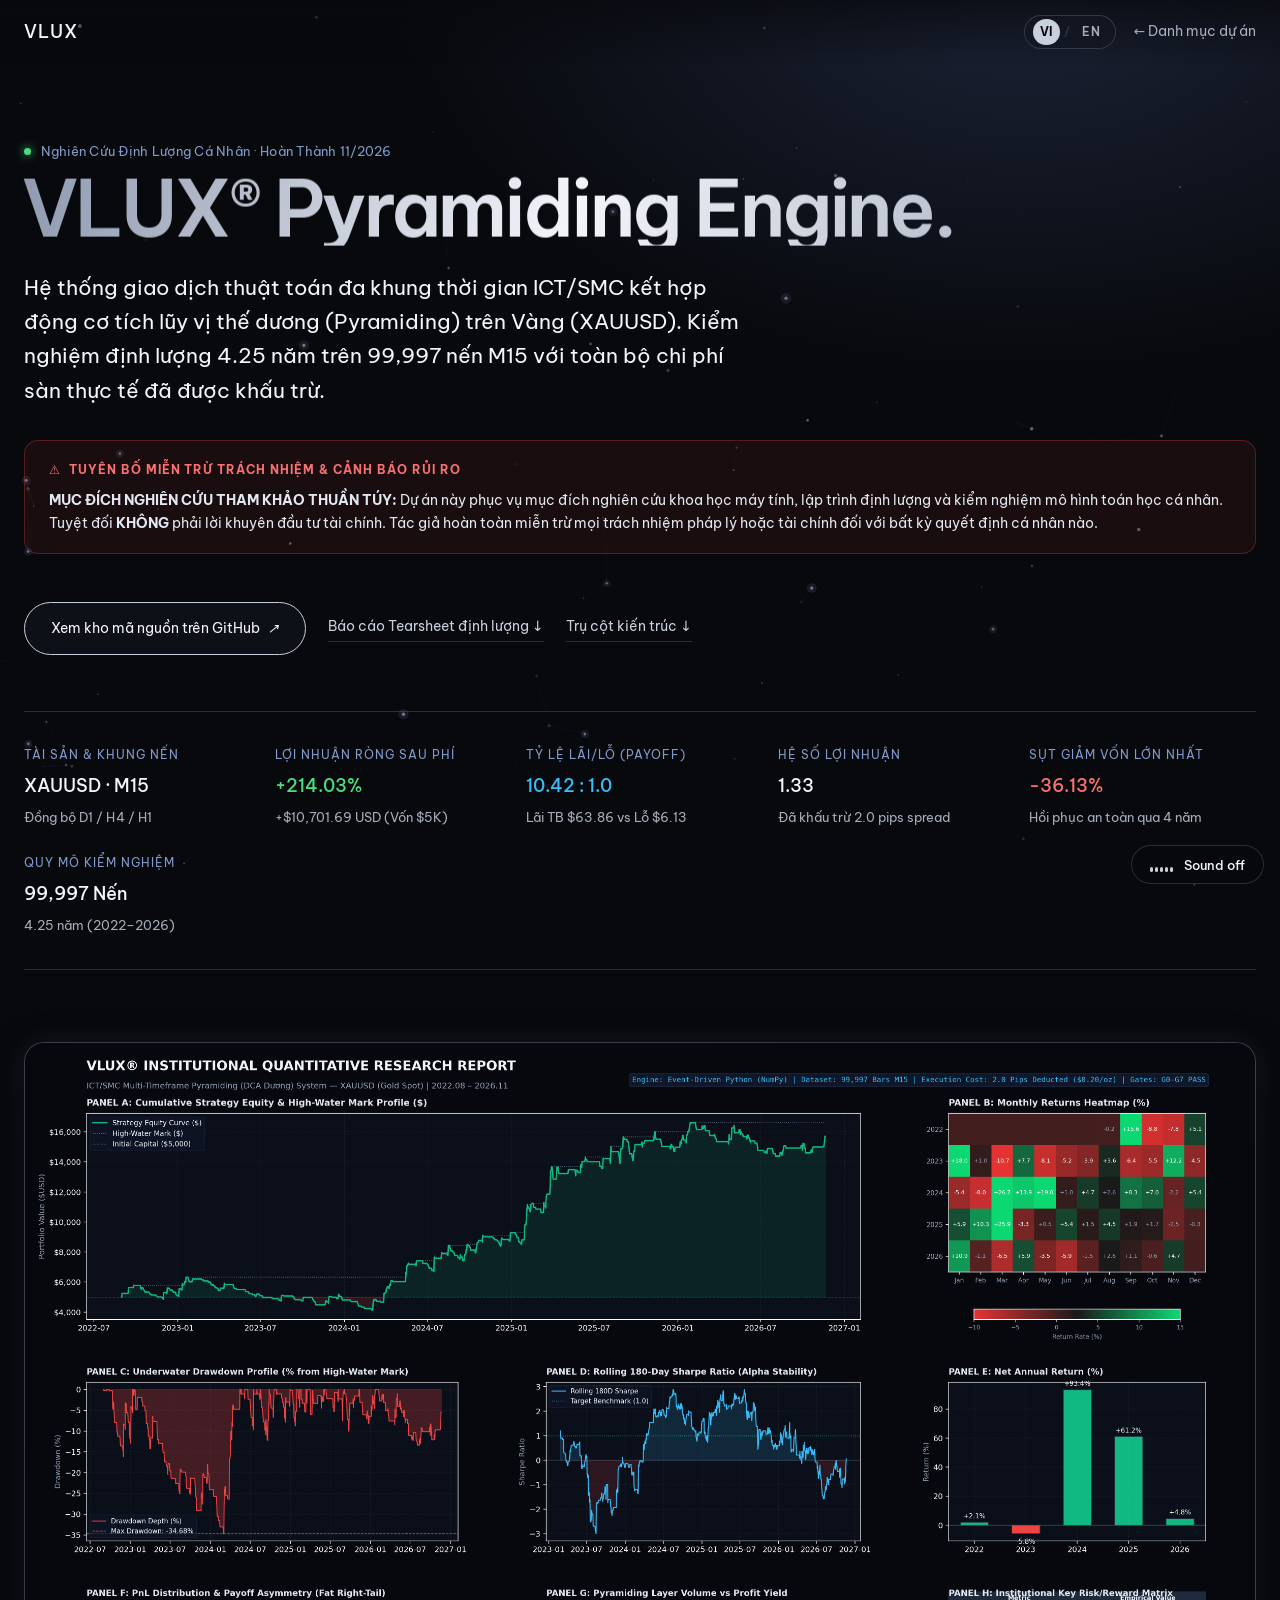
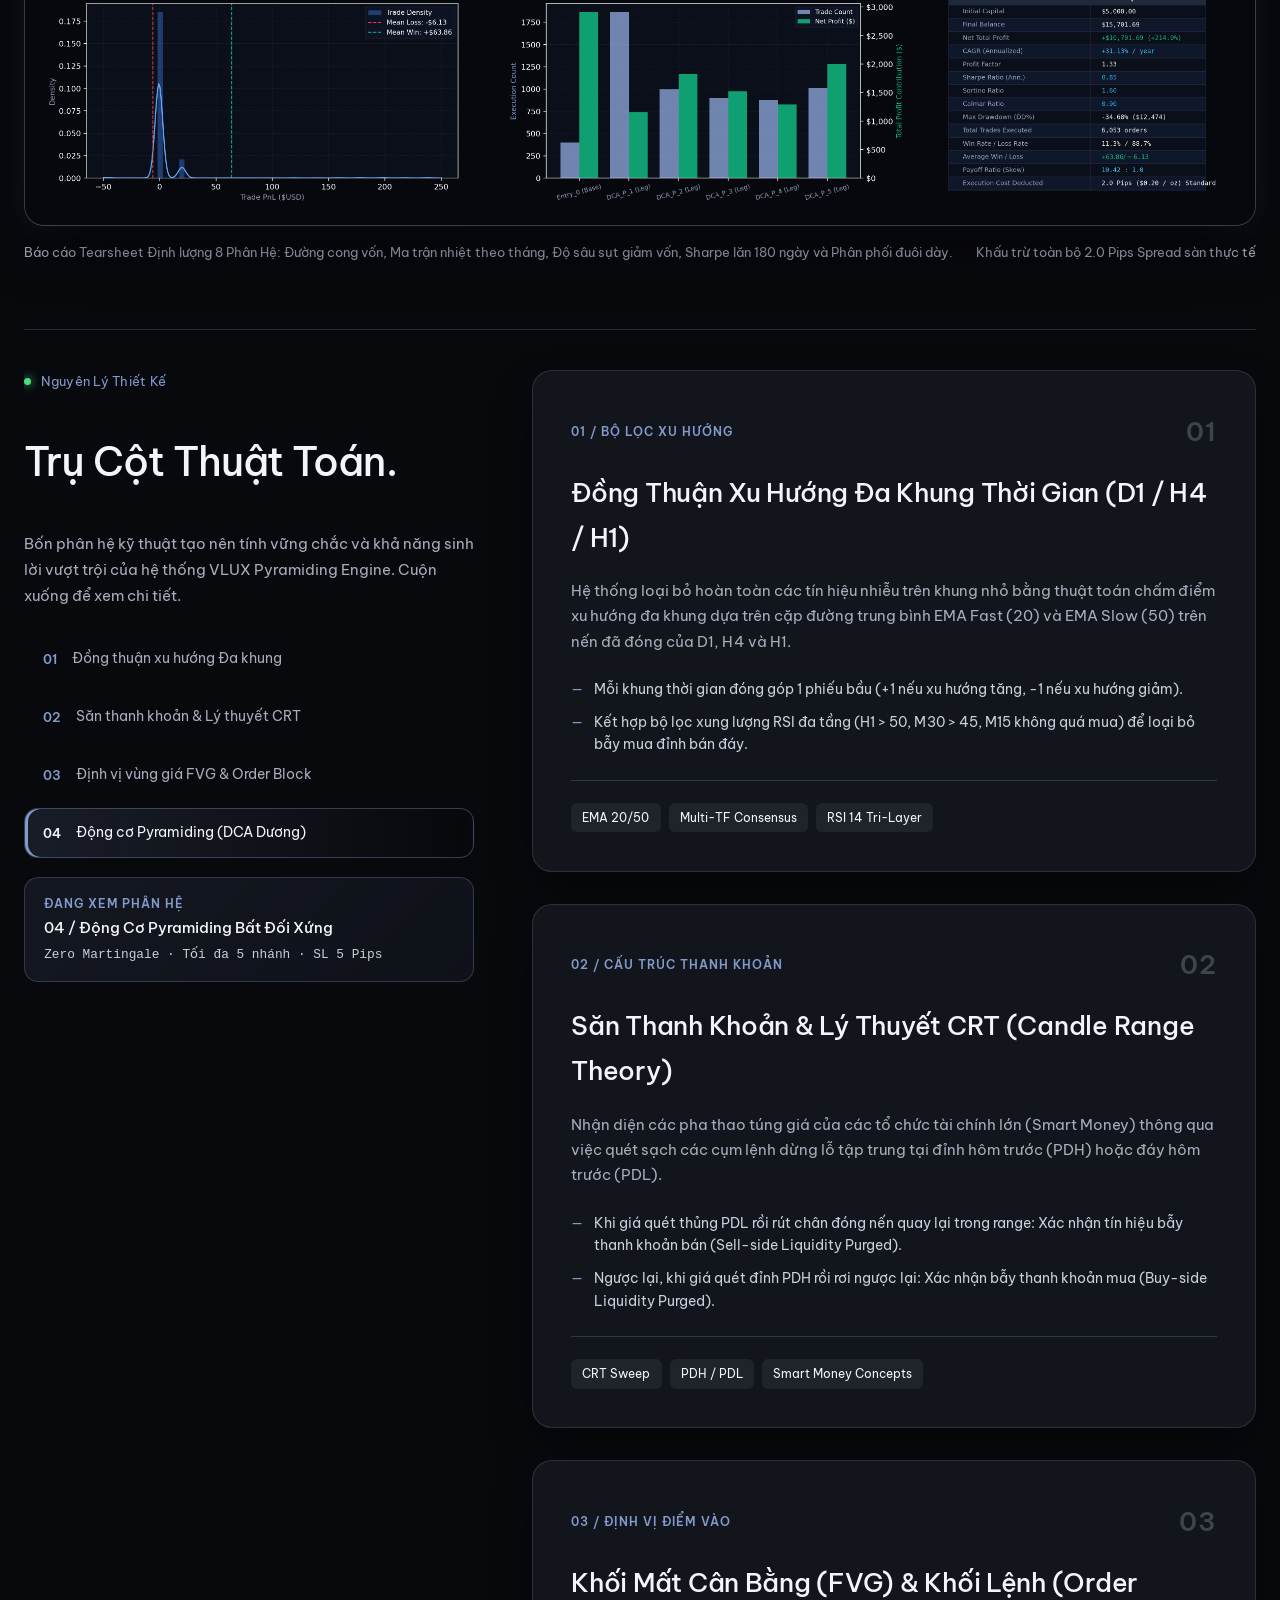
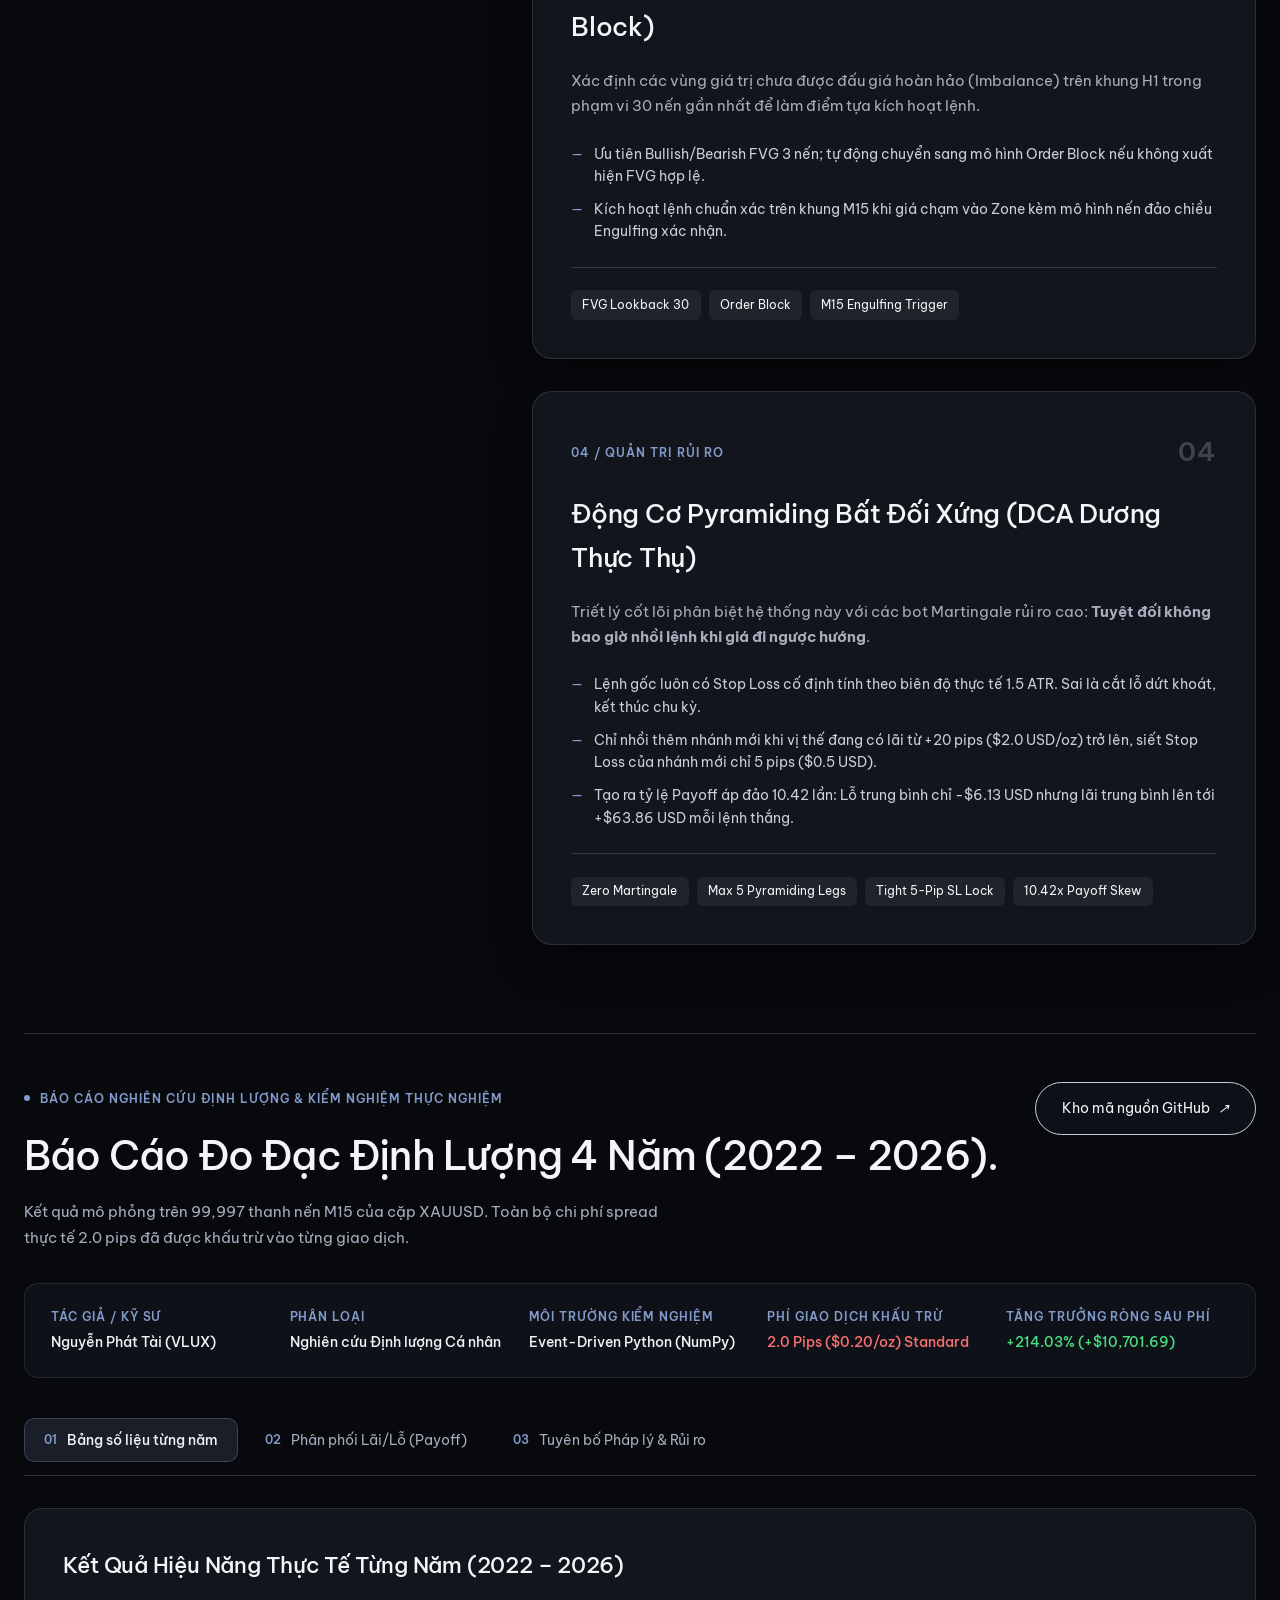
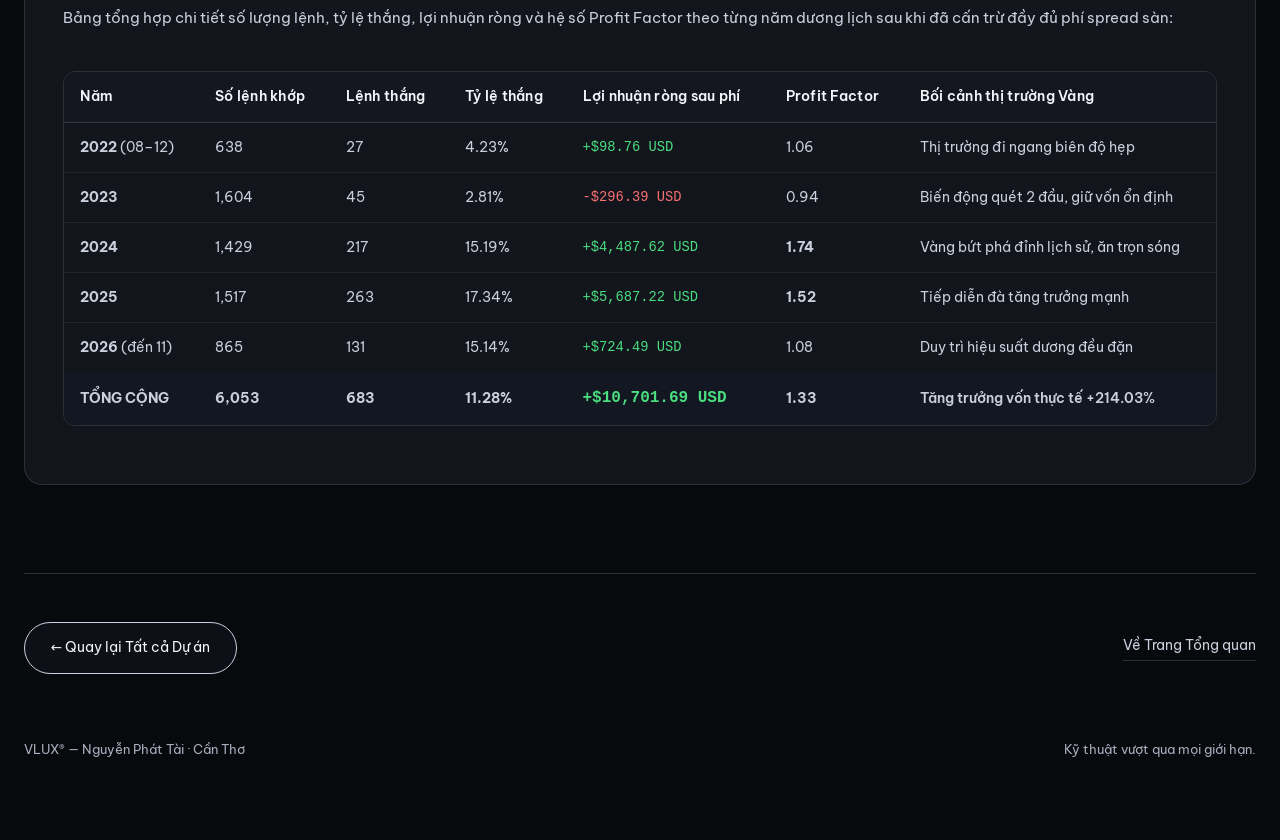
==== commit d55093ef: "feat(botea): synchronize full suite of interactive effects (canvas particles, audio player, magnetic" ====
--- a/botea.html
+++ b/botea.html
@@ -222,6 +222,8 @@
 table.rpt-table tr:hover td{background:rgba(201,208,221,.03)}
 table.rpt-table td.num{font-family:Consolas,monospace;color:#4ADE80;font-weight:500}
 
+/* bottom navigation */
+.btm-nav{display:flex;justify-content:space-between;align-items:center;flex-wrap:wrap;gap:1.5rem;padding-top:3rem;border-top:1px solid var(--line)}
 footer{margin-top:4rem;display:flex;justify-content:space-between;flex-wrap:wrap;gap:1rem;font-size:.82rem;color:var(--mute)}
 
 /* transitions & interactions */
@@ -232,48 +234,62 @@
 #veil.in{clip-path:inset(0)}#veil.out{clip-path:inset(100% 0 0 0)}
 #veil span{font-size:1.1rem;color:var(--silver);letter-spacing:.04em}
 
-/* sound panel */
-.sndbox{position:fixed;bottom:1.5rem;right:1.5rem;z-index:50}
-.snd{
-  display:inline-flex;align-items:center;gap:.6rem;padding:.5rem .95rem;
-  border-radius:99px;border:1px solid var(--line);background:rgba(8,9,13,.75);
-  backdrop-filter:blur(10px);color:var(--mute);font-size:.78rem;cursor:pointer;
-  transition:all .3s ease
-}
-.snd:hover{color:var(--ice);border-color:var(--silver)}
-.snd.on{color:var(--ice);border-color:rgba(130,155,203,.4);box-shadow:0 0 15px rgba(130,155,203,.2)}
-.eq{display:inline-flex;align-items:flex-end;gap:2px;height:12px}
-.eq i{width:2px;background:var(--blue);border-radius:1px;height:3px;transition:height .2s ease}
-.snd.on .eq i:nth-child(1){animation:eq .6s ease-in-out infinite alternate}
-.snd.on .eq i:nth-child(2){animation:eq .8s ease-in-out infinite alternate .2s}
-.snd.on .eq i:nth-child(3){animation:eq .5s ease-in-out infinite alternate .1s}
-.snd.on .eq i:nth-child(4){animation:eq .7s ease-in-out infinite alternate .3s}
-.snd.on .eq i:nth-child(5){animation:eq .9s ease-in-out infinite alternate .15s}
-@keyframes eq{to{height:12px}}
+.rip{position:fixed;z-index:60;width:12px;height:12px;margin:-6px 0 0 -6px;border-radius:50%;border:1px solid var(--ice);pointer-events:none;animation:rip .7s ease-out forwards}
+@keyframes rip{to{transform:scale(14);opacity:0}}
+
+[data-mag]{transition-property:translate,background-color,color,border-color;transition-duration:.4s,.3s,.3s,.3s;transition-timing-function:cubic-bezier(.2,.7,.2,1),ease,ease,ease}
+
+/* sound widget */
+.snd{display:flex;gap:.65rem;align-items:center;padding:.65rem 1.15rem;border:1px solid var(--line);border-radius:99px;background:rgba(8,9,13,.62);-webkit-backdrop-filter:blur(10px);backdrop-filter:blur(10px);color:var(--ice);font:500 .82rem var(--sans);cursor:pointer;transition:border-color .3s}
+.snd:hover{border-color:var(--silver)}
+.eq{display:flex;gap:2px;align-items:flex-end;height:14px}
+.eq i{display:block;width:3px;height:30%;background:var(--silver);border-radius:2px;transition:height .2s ease}
+@keyframes eqBounce{0%,100%{height:20%}50%{height:95%}}
+.snd.on .eq i:nth-child(1){animation:eqBounce .75s ease-in-out infinite .1s}
+.snd.on .eq i:nth-child(2){animation:eqBounce .6s ease-in-out infinite .3s}
+.snd.on .eq i:nth-child(3){animation:eqBounce .9s ease-in-out infinite .15s}
+.snd.on .eq i:nth-child(4){animation:eqBounce .7s ease-in-out infinite .4s}
+.snd.on .eq i:nth-child(5){animation:eqBounce .8s ease-in-out infinite .25s}
+.sndbox{position:fixed;right:max(1rem,env(safe-area-inset-right,0px));bottom:calc(1rem + env(safe-area-inset-bottom,0px));z-index:25;display:flex;flex-direction:column;align-items:flex-end;gap:.5rem}
+.sndpanel{display:flex;align-items:center;gap:.5rem;padding:.4rem .65rem;border:1px solid var(--line);border-radius:99px;background:rgba(8,9,13,.75);-webkit-backdrop-filter:blur(12px);backdrop-filter:blur(12px);opacity:0;pointer-events:none;transform:translateY(8px) scale(0.96);transition:opacity .35s cubic-bezier(.2,.7,.2,1),transform .35s cubic-bezier(.2,.7,.2,1)}
+.sndpanel.show{opacity:1;pointer-events:auto;transform:translateY(0) scale(1)}
+.snd.on{border-color:var(--silver);background:rgba(20,24,34,.8)}
+.sndpanel button{all:unset;cursor:pointer;font:500 .75rem var(--sans);color:var(--mute);padding:.32rem .7rem;border-radius:99px;border:1px solid transparent}
+.sndpanel button[aria-pressed=true]{color:var(--ice);border-color:var(--line);background:rgba(201,208,221,.08)}
+.sndpanel button:focus-visible{outline:2px solid var(--blue)}
+#sVol{width:80px;accent-color:var(--silver);cursor:pointer}
+@media(max-width:640px){
+ .sndbox{right:max(.75rem,env(safe-area-inset-right,0px));bottom:calc(.75rem + env(safe-area-inset-bottom,0px))}
+ .sndpanel{max-width:calc(100vw - 1.5rem)}
+}
+
+.rise{animation:rise 1.1s cubic-bezier(.2,.7,.2,1) both}
+@keyframes rise{from{opacity:0;transform:translateY(20px)}}
+@media(prefers-reduced-motion:reduce){*{animation:none!important;transition:none!important}}
+@media(max-width:480px){.wrap{width:min(1240px,100% - 1.75rem)}}
 </style>
 </head>
 <body>
-<canvas id="bg" aria-hidden="true"></canvas>
-<div id="prog" aria-hidden="true"></div>
-
-<!-- Sound widget -->
+<canvas id="bg" aria-hidden="true"></canvas><div id="prog" aria-hidden="true"></div>
 <div class="sndbox" id="sndbox">
-  <button id="snd" class="snd" type="button" aria-pressed="false" aria-label="Bật/Tắt âm thanh">
+  <div class="sndpanel" id="sndpanel" role="group" aria-label="Sound settings">
+    <button type="button" id="sMus" aria-pressed="true">Music</button>
+    <input id="sVol" type="range" min="0" max="1" step=".05" value=".7" aria-label="Volume">
+  </div>
+  <button id="snd" class="snd" type="button" aria-pressed="false" aria-label="Toggle sound">
     <span class="eq" aria-hidden="true"><i></i><i></i><i></i><i></i><i></i></span>
     <span class="lb">Sound off</span>
   </button>
 </div>
-
-<!-- Page transition veil -->
 <div id="veil" aria-hidden="true"><span>VLUX</span></div>
 
 <header><div class="wrap"><nav aria-label="Chính">
   <a class="logo" href="index.html" aria-label="VLUX, trang chủ">VLUX<sup>®</sup></a>
   <div class="nav-right">
     <div class="lang-switch" role="group" aria-label="Chọn ngôn ngữ">
-      <button class="lang-btn" id="btnVi" aria-pressed="true">VI</button>
+      <button class="lang-btn" id="btnVi" data-lang="vi" aria-pressed="true">VI</button>
       <span class="lang-sep">/</span>
-      <button class="lang-btn" id="btnEn" aria-pressed="false">EN</button>
+      <button class="lang-btn" id="btnEn" data-lang="en" aria-pressed="false">EN</button>
     </div>
     <a class="back" href="projects.html">
       <span class="t-vi">← Danh mục dự án</span>
@@ -779,6 +795,17 @@
     </div>
   </section>
 
+  <div class="btm-nav">
+    <a href="projects.html" class="btn">
+      <span class="t-vi">← Quay lại Tất cả Dự án</span>
+      <span class="t-en">← Back to All Projects</span>
+    </a>
+    <a href="index.html" class="link">
+      <span class="t-vi">Về Trang Tổng quan</span>
+      <span class="t-en">Return to Home Overview</span>
+    </a>
+  </div>
+
   <footer>
     <span>VLUX® — Nguyễn Phát Tài · Cần Thơ</span>
     <span>
@@ -789,38 +816,14 @@
 </main>
 
 <script>
+/* reduce-motion check */
 var reduce=matchMedia('(prefers-reduced-motion: reduce)').matches;
-
-/* Language Switcher */
+var fine=matchMedia('(hover:hover)').matches;
+
+/* Language Switcher Controller */
 var currentLang = localStorage.getItem('vlux_lang') || 'vi';
-function setLanguage(lang){
-  currentLang=lang;
-  document.documentElement.lang=lang;
-  localStorage.setItem('vlux_lang',lang);
-  var btnVi=document.getElementById('btnVi'),btnEn=document.getElementById('btnEn');
-  if(btnVi&&btnEn){
-    btnVi.setAttribute('aria-pressed',lang==='vi');
-    btnEn.setAttribute('aria-pressed',lang==='en');
-  }
-}
-document.getElementById('btnVi').addEventListener('click',function(){setLanguage('vi');});
-document.getElementById('btnEn').addEventListener('click',function(){setLanguage('en');});
-setLanguage(currentLang);
-
-/* Tab switcher */
-var tabs=document.querySelectorAll('.rpt-tab');
-var panes=document.querySelectorAll('.tab-pane');
-tabs.forEach(function(t){
-  t.addEventListener('click',function(){
-    tabs.forEach(function(x){x.classList.remove('on');x.setAttribute('aria-selected','false');});
-    panes.forEach(function(p){p.classList.remove('on');});
-    t.classList.add('on');t.setAttribute('aria-selected','true');
-    var target=document.getElementById(t.dataset.tab);
-    if(target) target.classList.add('on');
-  });
-});
-
-/* Sticky pillar active tracking */
+var pvAbTitle = document.getElementById('pvAbTitle'), pvAbMetric = document.getElementById('pvAbMetric');
+
 var pillarMeta = {
   'pillar-1': {
     vi: { title: '01 / Đồng Thuận Xu Hướng Đa Khung', metric: 'EMA D1 + H4 + H1 · Score ≥ +2 hoặc ≤ -2' },
@@ -839,18 +842,95 @@
     en: { title: '04 / Asymmetric Pyramiding Engine', metric: 'Zero Martingale · Max 5 Legs · 5-Pip Tight SL' }
   }
 };
-var pvSteps=document.querySelectorAll('.pv-step');
-var pvCards=document.querySelectorAll('.pv-card');
-var pvAbTitle=document.getElementById('pvAbTitle');
-var pvAbMetric=document.getElementById('pvAbMetric');
-
-if('IntersectionObserver' in window && pvCards.length){
-  var obs=new IntersectionObserver(function(entries){
-    entries.forEach(function(e){
-      if(e.isIntersecting){
-        var id=e.target.id;
-        pvSteps.forEach(function(s){
-          s.classList.toggle('on', s.getAttribute('href')==='#'+id);
+
+function setLanguage(lang) {
+  currentLang = (lang === 'en') ? 'en' : 'vi';
+  document.documentElement.setAttribute('lang', currentLang);
+  localStorage.setItem('vlux_lang', currentLang);
+  
+  var langBtns = document.querySelectorAll('.lang-btn');
+  langBtns.forEach(function(btn) {
+    var bLang = btn.getAttribute('data-lang') || (btn.id === 'btnEn' ? 'en' : 'vi');
+    var isActive = bLang === currentLang;
+    btn.setAttribute('aria-pressed', isActive ? 'true' : 'false');
+  });
+
+  if (pvAbTitle && pvAbMetric) {
+    var activeStep = document.querySelector('.pv-step.on');
+    var activeId = activeStep ? activeStep.getAttribute('href').replace('#', '') : 'pillar-1';
+    if (pillarMeta[activeId] && pillarMeta[activeId][currentLang]) {
+      pvAbTitle.textContent = pillarMeta[activeId][currentLang].title;
+      pvAbMetric.textContent = pillarMeta[activeId][currentLang].metric;
+    }
+  }
+}
+setLanguage(currentLang);
+
+document.addEventListener('click', function(e) {
+  var btn = e.target.closest('.lang-btn');
+  if (btn) {
+    e.preventDefault();
+    var bLang = btn.getAttribute('data-lang') || (btn.id === 'btnEn' ? 'en' : 'vi');
+    setLanguage(bLang);
+  }
+});
+
+/* Page transition curtain (#veil in/out) */
+var veil=document.getElementById('veil');
+requestAnimationFrame(function(){
+  veil.classList.add('out');
+  setTimeout(function(){veil.className='';},520);
+});
+document.addEventListener('click',function(e){
+  var a=e.target.closest('a[href$=".html"], a[href^="index.html#"], a[href^="projects.html#"]');
+  if(!a||e.metaKey||e.ctrlKey||e.shiftKey)return;
+  var targetHref=a.getAttribute('href');
+  if(!targetHref||targetHref.startsWith('#'))return;
+  e.preventDefault();
+  veil.querySelector('span').textContent='VLUX';
+  veil.className='in';
+  setTimeout(function(){location.href=targetHref;},520);
+});
+addEventListener('pageshow',function(e){
+  if(e.persisted){veil.className='out';setTimeout(function(){veil.className='';},520);}
+});
+
+/* scroll progress bar */
+var pg=document.getElementById('prog');
+addEventListener('scroll',function(){
+  var m=document.documentElement.scrollHeight-innerHeight;
+  pg.style.transform='scaleX('+(m>0?scrollY/m:0)+')';
+},{passive:true});
+
+/* pointer ripple */
+addEventListener('pointerdown',function(e){
+  var r=document.createElement('div');r.className='rip';
+  r.style.left=e.clientX+'px';r.style.top=e.clientY+'px';
+  document.body.appendChild(r);
+  setTimeout(function(){r.remove();},750);
+});
+
+/* magnetic controls */
+if(fine&&!reduce){
+  var mg=[].slice.call(document.querySelectorAll('nav a, .logo, .snd, .btn, .lang-btn, .rpt-tab, .pv-step'));
+  mg.forEach(function(el){el.setAttribute('data-mag','');});
+  addEventListener('pointermove',function(e){
+    mg.forEach(function(el){
+      var r=el.getBoundingClientRect(),dx=e.clientX-(r.left+r.width/2),dy=e.clientY-(r.top+r.height/2),R=Math.max(r.width,r.height)/2+60;
+      el.style.translate=Math.hypot(dx,dy)<R?(dx*.25).toFixed(1)+'px '+(dy*.25).toFixed(1)+'px':'';
+    });
+  },{passive:true});
+}
+
+/* Architectural Pillars - Vertical Scroll Spy & Active Sidebar Feedback */
+var pvCards=[].slice.call(document.querySelectorAll('.pv-card')),pvSteps=[].slice.call(document.querySelectorAll('.pv-step'));
+if(pvCards.length&&pvSteps.length){
+  var pvObs=new IntersectionObserver(function(entries){
+    entries.forEach(function(entry){
+      if(entry.isIntersecting){
+        var id=entry.target.id;
+        pvSteps.forEach(function(step){
+          step.classList.toggle('on',step.getAttribute('href')==='#'+id);
         });
         if(pillarMeta[id]&&pvAbTitle&&pvAbMetric){
           var meta=pillarMeta[id][currentLang]||pillarMeta[id]['vi'];
@@ -859,25 +939,205 @@
         }
       }
     });
-  },{threshold:0.35});
-  pvCards.forEach(function(c){obs.observe(c);});
-}
-
-/* Page transitions */
-var veil=document.getElementById('veil');
-requestAnimationFrame(function(){
-  veil.classList.add('out');
-  setTimeout(function(){veil.className='';},520);
+  },{rootMargin:'-25% 0px -45% 0px'});
+  pvCards.forEach(function(card){pvObs.observe(card);});
+  document.addEventListener('click',function(e){
+    var step=e.target.closest('.pv-step');
+    if(!step)return;
+    e.preventDefault();
+    var target=document.querySelector(step.getAttribute('href'));
+    if(target)target.scrollIntoView({behavior:'smooth',block:'center'});
+  });
+}
+
+/* Research Section Tab Switcher */
+var rptTabs=[].slice.call(document.querySelectorAll('.rpt-tab'));
+var rptPanels=[].slice.call(document.querySelectorAll('.tab-pane'));
+if(rptTabs.length&&rptPanels.length){
+  rptTabs.forEach(function(tab){
+    tab.addEventListener('click',function(){
+      var targetId=tab.getAttribute('data-tab');
+      rptTabs.forEach(function(t){
+        var on=t===tab;
+        t.classList.toggle('on',on);
+        t.setAttribute('aria-selected',on?'true':'false');
+      });
+      rptPanels.forEach(function(p){
+        p.classList.toggle('on',p.id===targetId);
+      });
+    });
+  });
+}
+
+/* text scramble decode */
+var G='ABCDEFGHJKLMNPQRSTUVWXYZ0123456789<>/{}[]+*#';
+function scr(el,ms){
+  if(!el||el._s)return;el._s=1;var fin=el.textContent,L=fin.length,dl=[],i,t0=performance.now();
+  for(i=0;i<L;i++)dl[i]=i/L*.65+Math.random()*.35;
+  (function f(n){
+    var k=Math.min(1,(n-t0)/ms),o='';
+    for(i=0;i<L;i++){var c=fin.charAt(i);o+=(c===' '||k>=dl[i])?c:G.charAt(Math.random()*G.length|0);}
+    el.textContent=o;if(k<1)requestAnimationFrame(f);else{el.textContent=fin;el._s=0;}
+  })(t0);
+}
+setTimeout(function(){scr(document.getElementById('h1'),900);},250);
+
+/* heading 3D tilt + scroll parallax */
+var h1=document.getElementById('h1');
+if(!reduce){
+  addEventListener('scroll',function(){
+    var r=h1.getBoundingClientRect();
+    h1.style.translate='0 '+((r.top+r.height/2-innerHeight/2)*-.07).toFixed(1)+'px';
+  },{passive:true});
+  addEventListener('pointermove',function(e){
+    var x=e.clientX/innerWidth-.5,y=e.clientY/innerHeight-.5;
+    h1.style.setProperty('--rx',(-y*8)+'deg');h1.style.setProperty('--ry',(x*12)+'deg');h1.style.setProperty('--gx',(50+x*80)+'%');
+  });
+}
+
+/* Interactive particle field with burst physics & audio reactivity */
+var cv=document.getElementById('bg'),ctx=cv.getContext('2d'),ready=false,raf=0,W=0,H=0,P=[],S=[],XY=[];
+var mp={x:-1e4,y:-1e4,on:false,nx:0,ny:0,sx:0,sy:0,gx:-1e4,gy:-1e4,ga:0},lt=0,sc=0,scs=0;
+function kick(){if(reduce&&ready)draw(0);else if(!raf&&ready)loop();}
+function mkPt(){
+  var z=.25+.75*Math.random(),a=Math.random()*6.283,s=(.1+.25*Math.random())*z;
+  return{x:Math.random()*W,y:Math.random()*H,z:z,bx:Math.cos(a)*s,by:Math.sin(a)*s,vx:0,vy:0,ph:Math.random()*6.283};
+}
+function size(){
+  var d=Math.min(devicePixelRatio||1,2);W=innerWidth;H=innerHeight;cv.width=Math.round(W*d);cv.height=Math.round(H*d);ctx.setTransform(d,0,0,d,0,0);
+  var n=Math.round(Math.max(48,Math.min(120,W*H/13500)));if(W<700)n=Math.min(n,55);
+  while(P.length<n)P.push(mkPt());P.length=n;if(ready)kick();
+}
+function step(dt){
+  dt=Math.min(dt,.05);var f=Math.pow(.96,dt*60);scs+=(sc-scs)*Math.min(1,dt*6);
+  var ax=mp.gx-mp.sx,ay=mp.gy-mp.sy;mp.sx+=ax*Math.min(1,dt*8);mp.sy+=ay*Math.min(1,dt*8);
+  var dist=Math.hypot(ax,ay);mp.ga=Math.max(0,Math.min(1,dist/160))*f;
+  for(var i=0;i<P.length;i++){
+    var p=P[i];p.x+=p.bx*p.z*(1+scs*1.8)+p.vx;p.y+=p.by*p.z*(1+scs*1.8)+p.vy;
+    p.vx*=f;p.vy*=f;p.ph+=dt*(.8+p.z);
+    if(mp.on){
+      var dx=p.x-mp.nx,dy=p.y-mp.ny,d=Math.hypot(dx,dy),R=140;
+      if(d<R&&d>0){var force=(1-d/R)*18*p.z;p.vx+=(dx/d)*force*dt;p.vy+=(dy/d)*force*dt;}
+    }
+    if(mp.ga>.02){
+      var gx=p.x-mp.sx,gy=p.y-mp.sy,gd=Math.hypot(gx,gy);
+      if(gd<220&&gd>0){var gf=(1-gd/220)*28*mp.ga*p.z;p.vx+=(gx/gd)*gf*dt;p.vy+=(gy/gd)*gf*dt;}
+    }
+    if(p.x<-20)p.x=W+20;else if(p.x>W+20)p.x=-20;
+    if(p.y<-20)p.y=H+20;else if(p.y>H+20)p.y=-20;
+  }
+  for(var j=S.length-1;j>=0;j--){
+    var s=S[j];s.x+=s.vx;s.y+=s.vy;s.vx*=f;s.vy*=f;s.life-=dt*1.2;
+    if(s.life<=0)S.splice(j,1);
+  }
+}
+function draw(dt){
+  step(dt);ctx.clearRect(0,0,W,H);
+  var maxD=W<700?80:110,maxD2=maxD*maxD;XY.length=0;
+  for(var i=0;i<P.length;i++){
+    var p=P[i];XY.push(p.x,p.y);
+    var lum=.35+.45*Math.sin(p.ph),rad=Math.max(.8,p.z*1.8*(1+scs*.5)),alpha=Math.min(1,(.25+.5*p.z)*lum*(1+scs*.6));
+    ctx.beginPath();ctx.arc(p.x,p.y,rad,0,6.283);ctx.fillStyle='rgba(201,208,221,'+alpha.toFixed(3)+')';ctx.fill();
+    if(p.z>.7&&lum>.6){
+      ctx.beginPath();ctx.arc(p.x,p.y,rad*3,0,6.283);ctx.fillStyle='rgba(130,155,203,'+(alpha*.25).toFixed(3)+')';ctx.fill();
+    }
+  }
+  var stepK=W<700?2:1;
+  for(var i=0;i<P.length;i+=stepK){
+    var x1=XY[i*2],y1=XY[i*2+1];
+    for(var j=i+1;j<P.length;j++){
+      var dx=x1-XY[j*2],dy=y1-XY[j*2+1],d2=dx*dx+dy*dy;
+      if(d2<maxD2){
+        var a=(1-Math.sqrt(d2)/maxD)*.16*(P[i].z+P[j].z)*.5*(1+scs*.8);
+        ctx.strokeStyle='rgba(130,155,203,'+a.toFixed(3)+')';ctx.lineWidth=.6;
+        ctx.beginPath();ctx.moveTo(x1,y1);ctx.lineTo(XY[j*2],XY[j*2+1]);ctx.stroke();
+      }
+    }
+  }
+  for(var k=0;k<S.length;k++){
+    var sp=S[k];ctx.beginPath();ctx.arc(sp.x,sp.y,(sp.r||3)*sp.life,0,6.283);
+    ctx.fillStyle='rgba('+(sp.hue||'243,245,250')+','+(sp.life*.8).toFixed(3)+')';ctx.fill();
+  }
+}
+function loop(t){
+  raf=requestAnimationFrame(loop);var dt=lt?Math.min((t-lt)/1000,.1):.016;lt=t;
+  if(au&&au.an&&sndOn){
+    au.an.getByteFrequencyData(au.fd);var sum=0,cnt=Math.min(au.fd.length,32);
+    for(var i=0;i<cnt;i++)sum+=au.fd[i];sc=(sum/cnt)/255;
+  }else sc=0;
+  draw(dt);
+}
+size();addEventListener('resize',size,{passive:true});
+ready=true;kick();
+
+/* mouse events for particle physics & bursts */
+function burst(x,y){
+  for(var i=0;i<P.length;i++){
+    var dx=P[i].x-x,dy=P[i].y-y,d=Math.hypot(dx,dy)+.01;
+    if(d<280){var f=(1-d/280)*4.5;P[i].vx+=dx/d*f;P[i].vy+=dy/d*f;}
+  }
+  for(var j=0;j<14;j++){
+    var a=Math.random()*6.283,s=2+Math.random()*3.2;
+    S.push({x:x,y:y,vx:Math.cos(a)*s,vy:Math.sin(a)*s,life:1,r:2.5,hue:'243,245,250'});
+  }
+}
+if(!reduce){
+  addEventListener('pointermove',function(e){
+    mp.x=e.clientX;mp.y=e.clientY;mp.nx=e.clientX;mp.ny=e.clientY;mp.gx=e.clientX;mp.gy=e.clientY;
+    if(e.pointerType!=='touch')mp.on=true;
+  },{passive:true});
+  addEventListener('pointerdown',function(e){
+    mp.x=e.clientX;mp.y=e.clientY;mp.nx=e.clientX;mp.ny=e.clientY;mp.gx=e.clientX;mp.gy=e.clientY;
+    if(e.pointerType==='touch')mp.on=true;
+    burst(e.clientX,e.clientY);
+  });
+  ['pointerup','pointercancel'].forEach(function(n){
+    addEventListener(n,function(e){if(e.pointerType==='touch')mp.on=false;});
+  });
+}
+
+/* sound engine */
+var AC=window.AudioContext||window.webkitAudioContext,au=null,sndOn=false;
+var sndBtn=document.getElementById('snd'),sndPanel=document.getElementById('sndpanel'),sMus=document.getElementById('sMus'),sVol=document.getElementById('sVol');
+function initAu(){
+  if(au)return au;
+  try{
+    var ctx=new AC();
+    var mGain=ctx.createGain();mGain.gain.value=parseFloat(sVol.value)||.7;
+    var an=ctx.createAnalyser();an.fftSize=64;an.smoothingTimeConstant=.8;
+    mGain.connect(an);an.connect(ctx.destination);
+    var aud=new Audio('assets/audio/blinding-lights.mp3');aud.loop=true;aud.crossOrigin='anonymous';
+    var src=ctx.createMediaElementSource(aud);src.connect(mGain);
+    au={ctx:ctx,mGain:mGain,an:an,fd:new Uint8Array(an.frequencyBinCount),aud:aud,playing:false};
+    aud.addEventListener('error',function(){
+      if(aud.src.indexOf('starboy')===-1){aud.src='assets/audio/starboy.mp3';if(au.playing)aud.play().catch(function(){});}
+    });
+    return au;
+  }catch(e){return null;}
+}
+function applySnd(on){
+  sndOn=on;sndBtn.classList.toggle('on',on);sndBtn.setAttribute('aria-pressed',on?'true':'false');
+  sndBtn.querySelector('.lb').textContent=on?'Sound on':'Sound off';
+  sndPanel.classList.toggle('show',on);
+  var a=initAu();if(!a)return;
+  if(a.ctx.state==='suspended'&&on)a.ctx.resume();
+  if(on){
+    if(sMus.getAttribute('aria-pressed')==='true'){a.aud.play().then(function(){a.playing=true;}).catch(function(){});}
+  }else{
+    a.aud.pause();a.playing=false;
+  }
+}
+sndBtn.addEventListener('click',function(e){
+  e.stopPropagation();applySnd(!sndOn);
 });
-document.addEventListener('click',function(e){
-  var a=e.target.closest('a[href$=".html"], a[href^="index.html#"]');
-  if(!a||e.metaKey||e.ctrlKey||e.shiftKey)return;
-  var href=a.getAttribute('href');
-  if(!href||href.startsWith('#'))return;
-  e.preventDefault();
-  veil.querySelector('span').textContent='VLUX';
-  veil.className='in';
-  setTimeout(function(){location.href=href;},520);
+sMus.addEventListener('click',function(e){
+  e.stopPropagation();var cur=sMus.getAttribute('aria-pressed')==='true';
+  sMus.setAttribute('aria-pressed',cur?'false':'true');
+  if(!au)return;
+  if(cur){au.aud.pause();au.playing=false;}else if(sndOn){au.aud.play().then(function(){au.playing=true;}).catch(function(){});}
+});
+sVol.addEventListener('input',function(){
+  if(au&&au.mGain)au.mGain.gain.value=parseFloat(sVol.value);
 });
 </script>
 </body>
